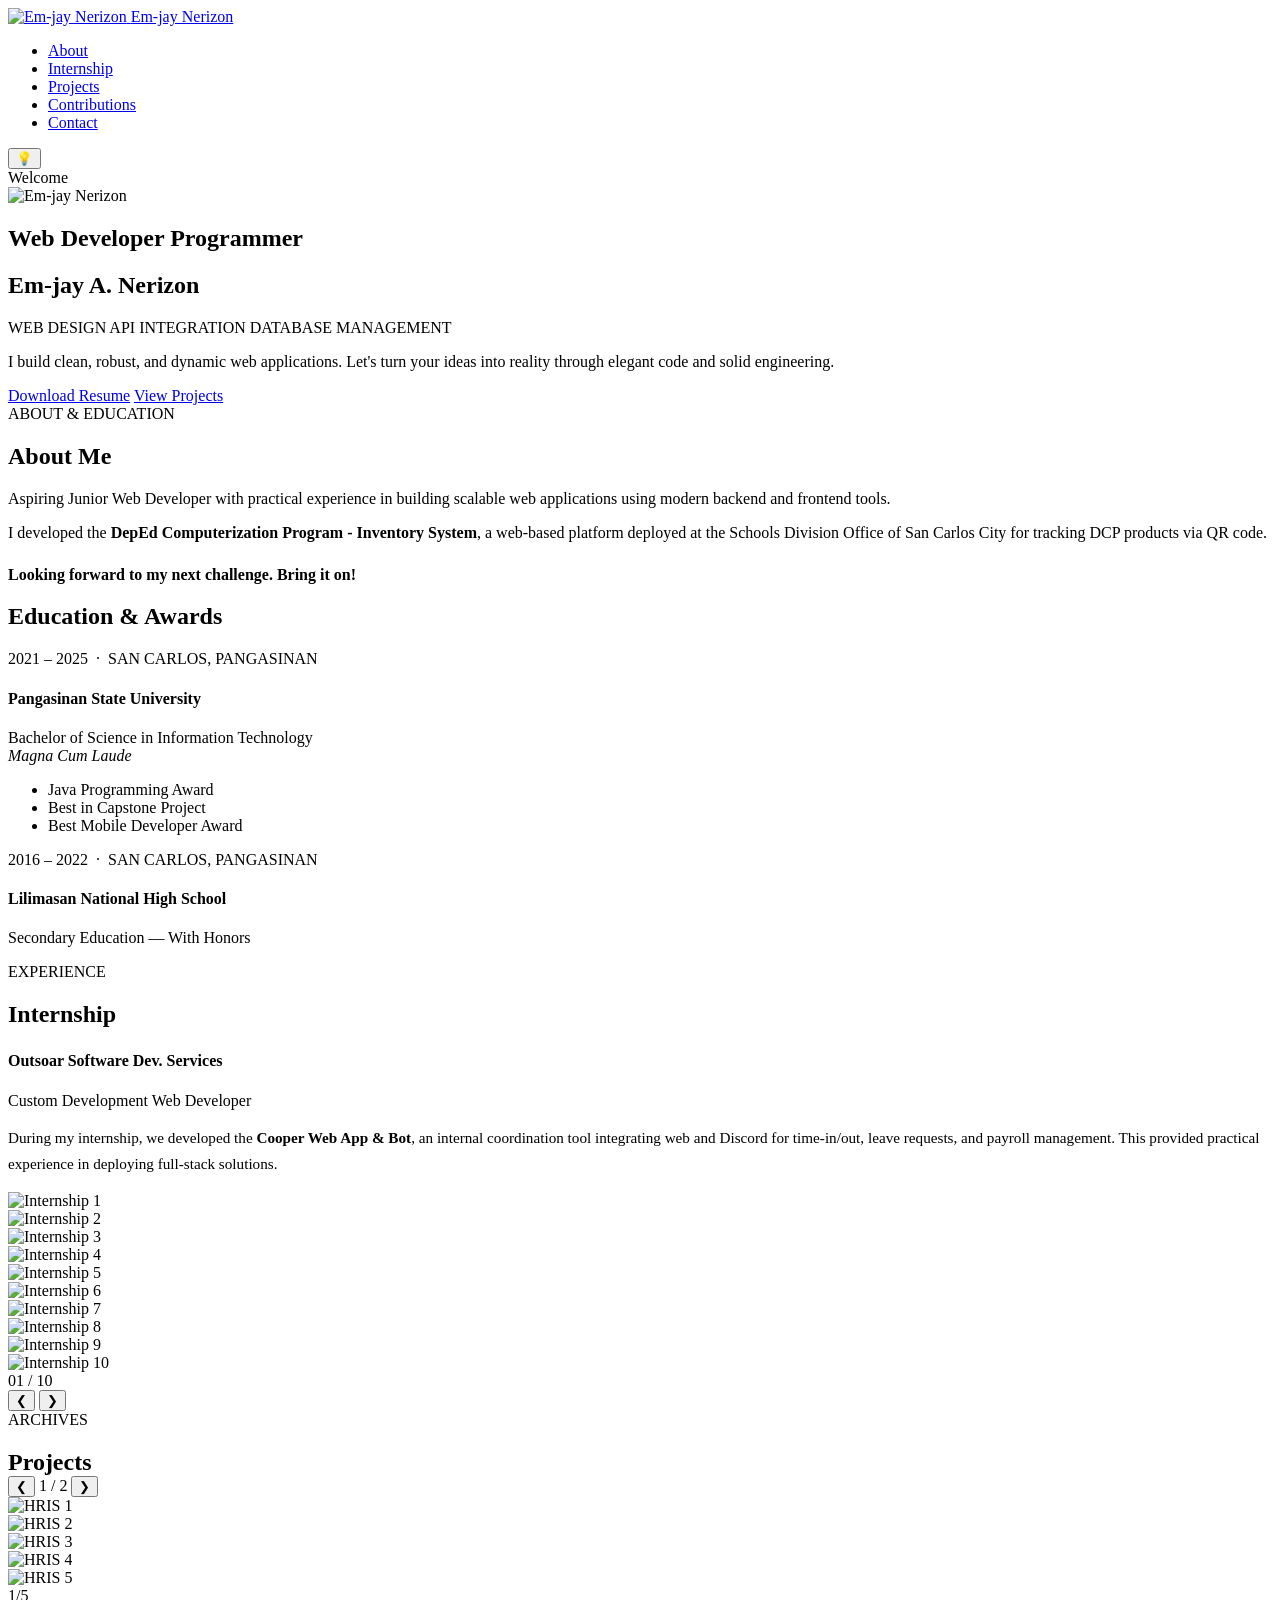
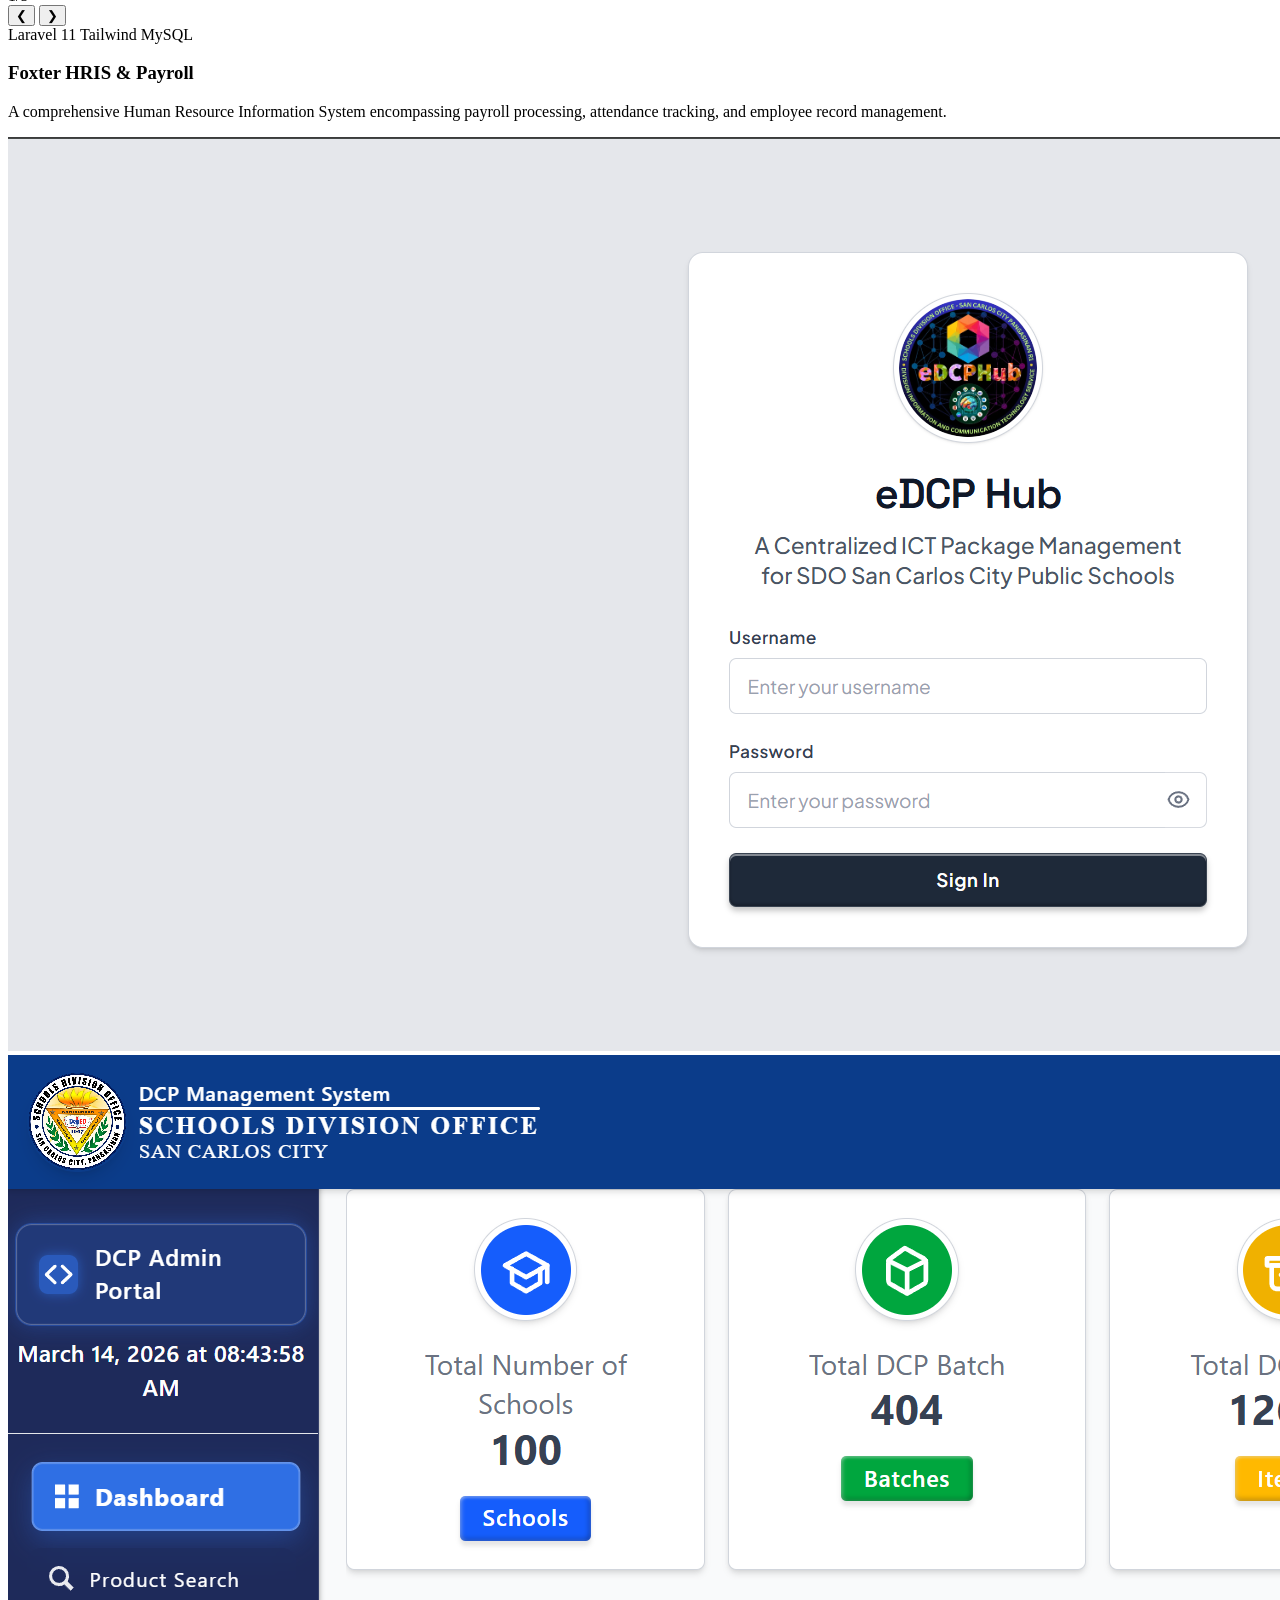
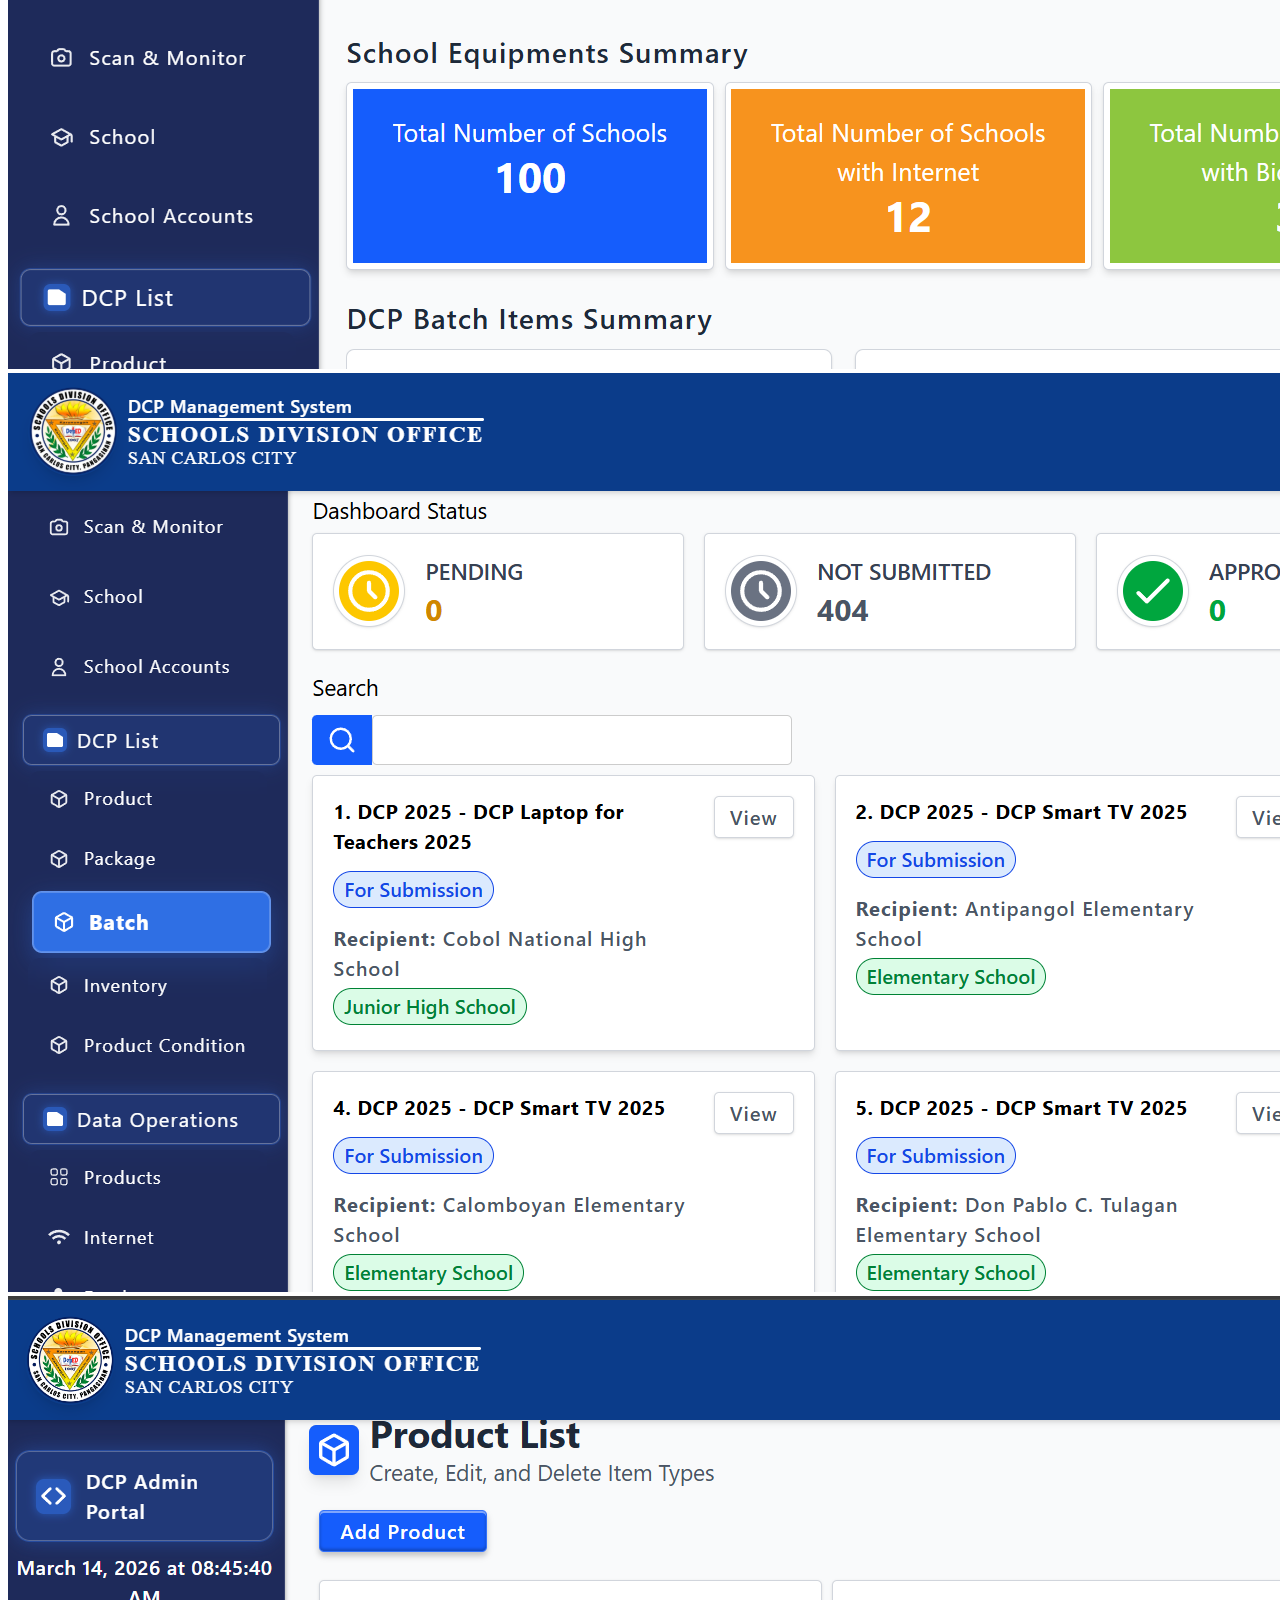
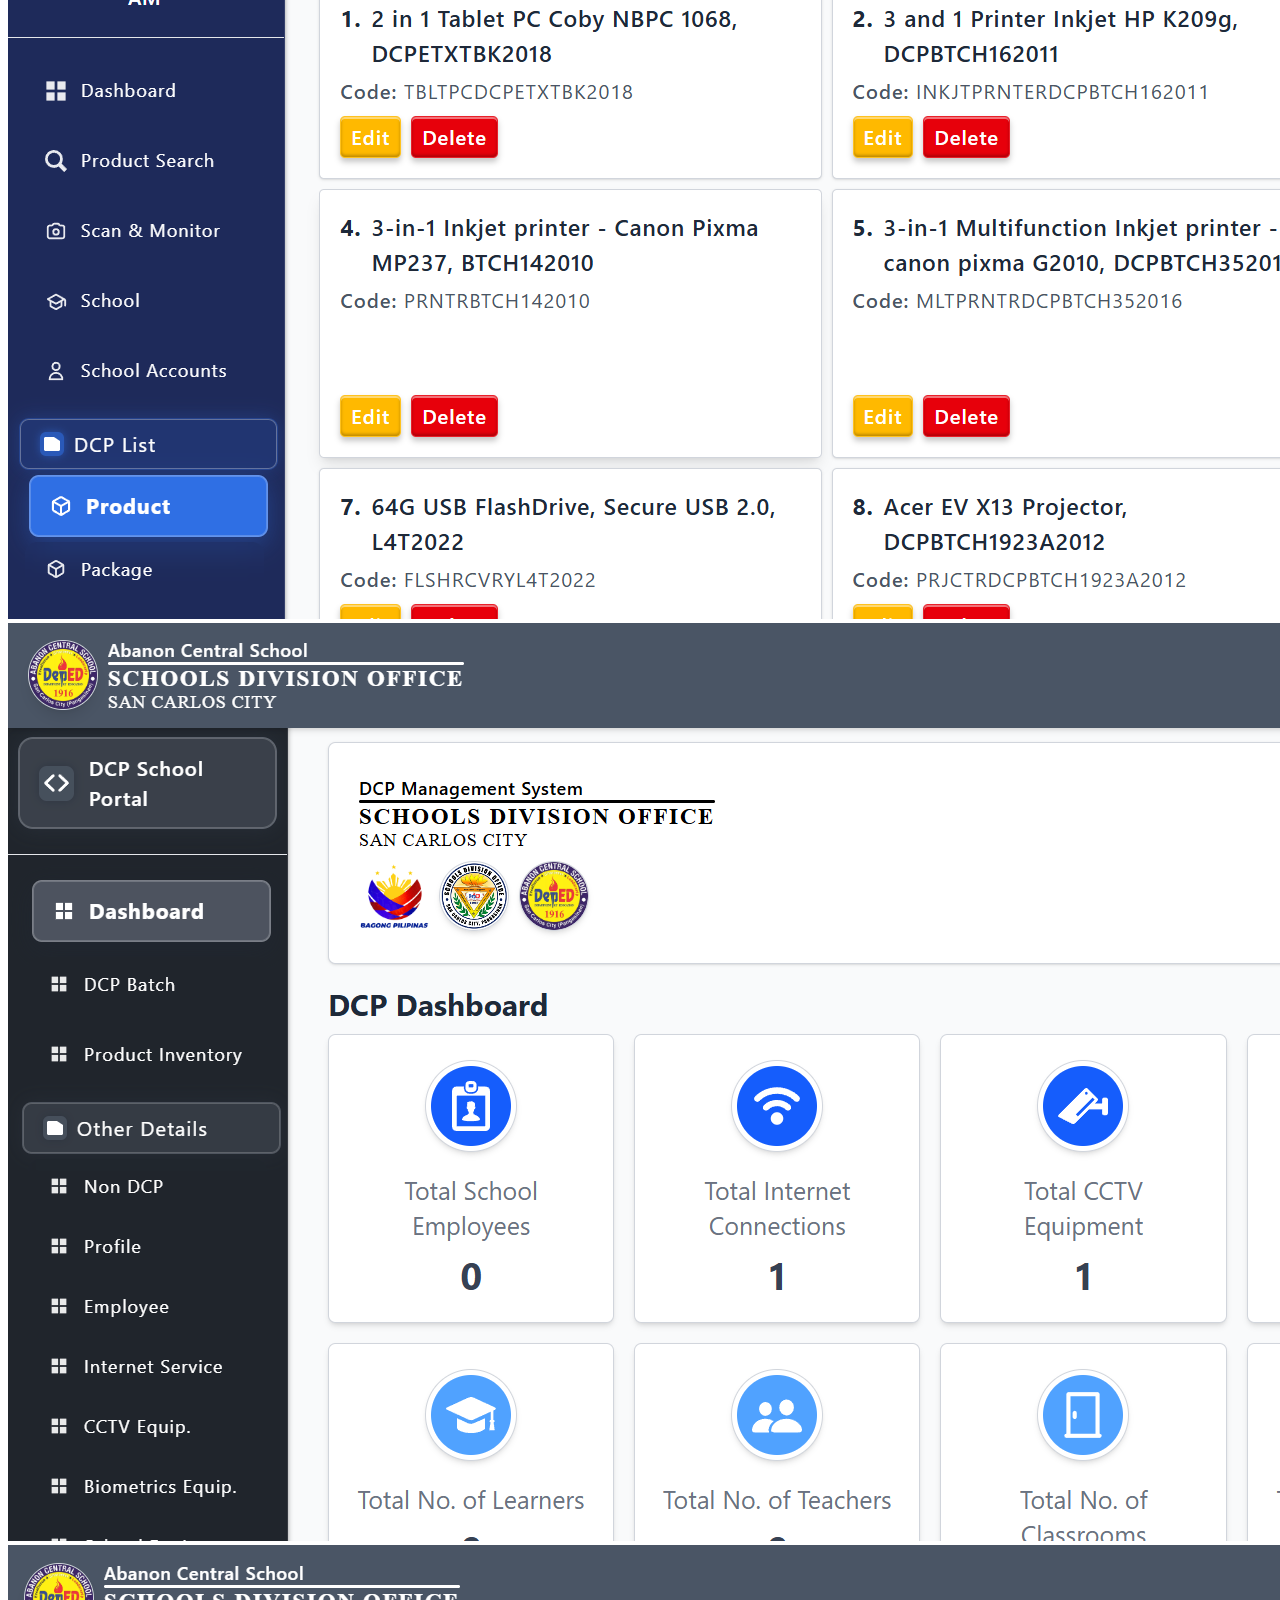
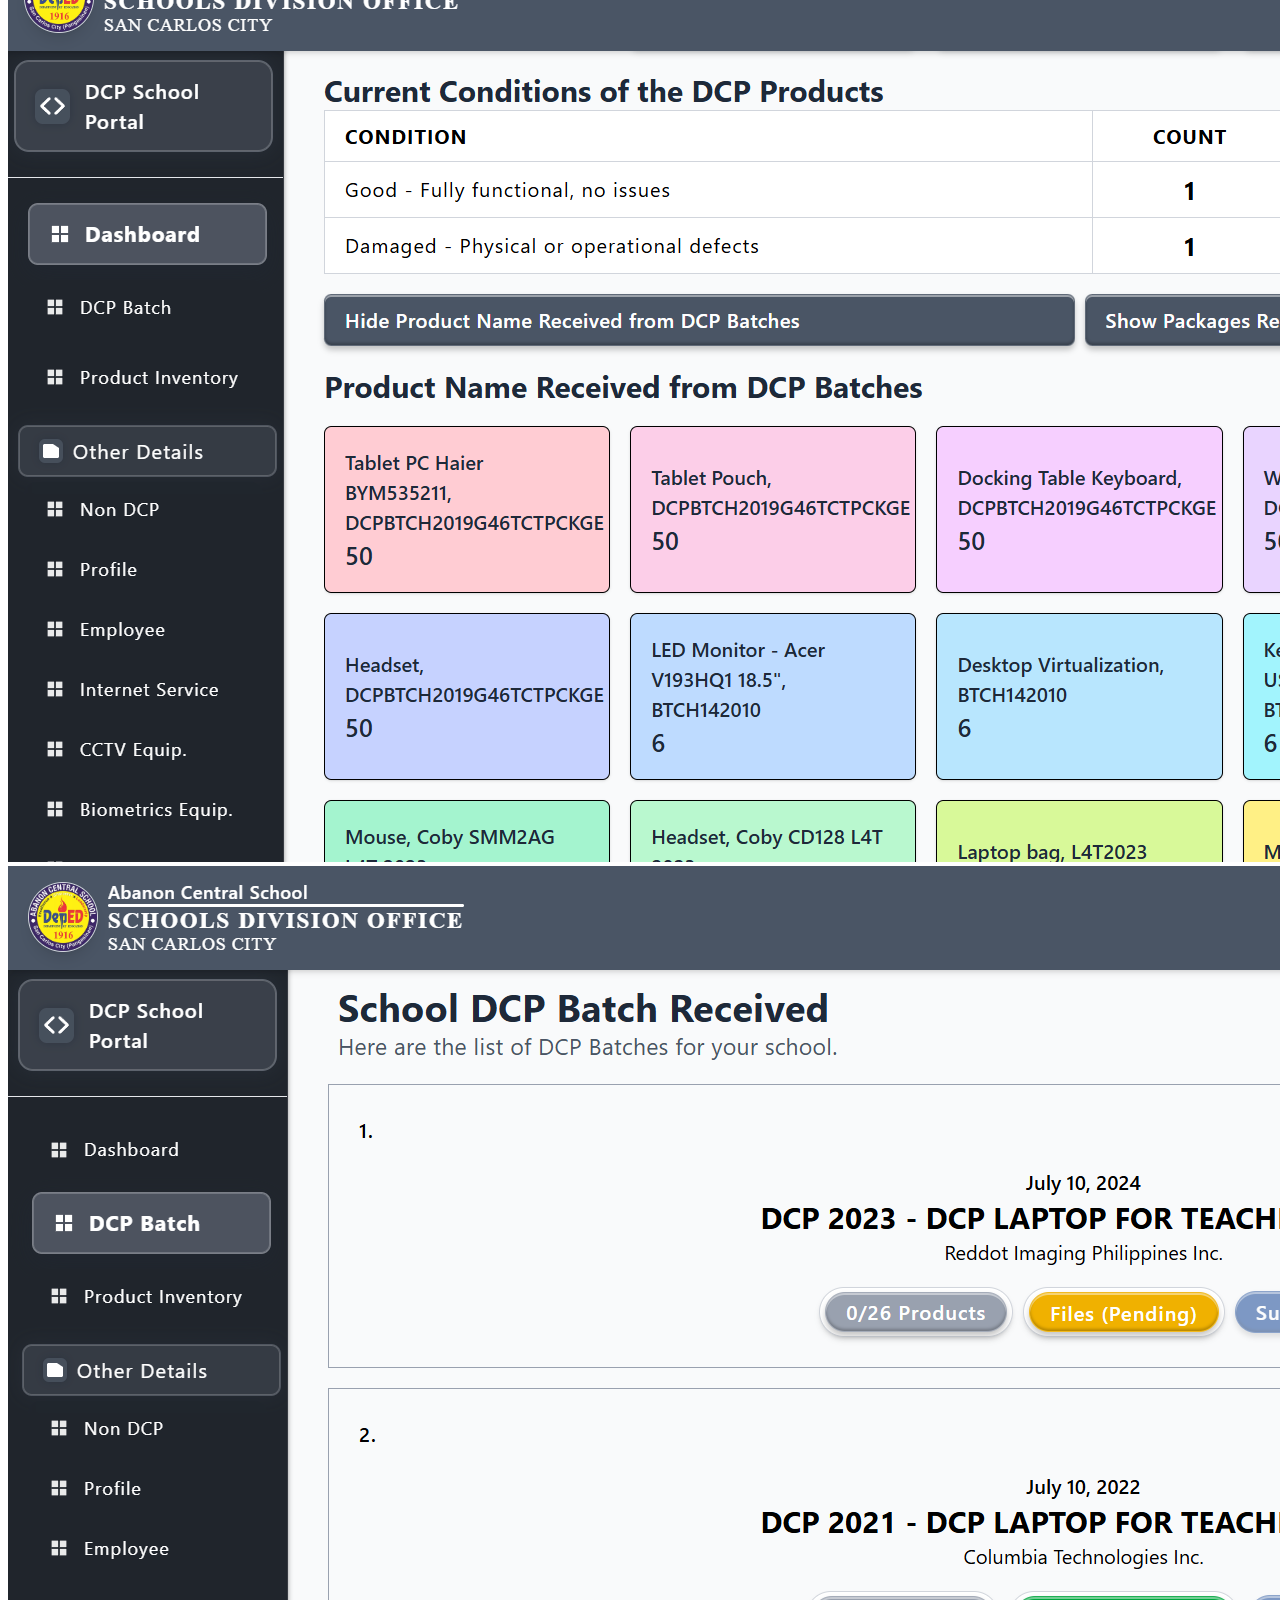
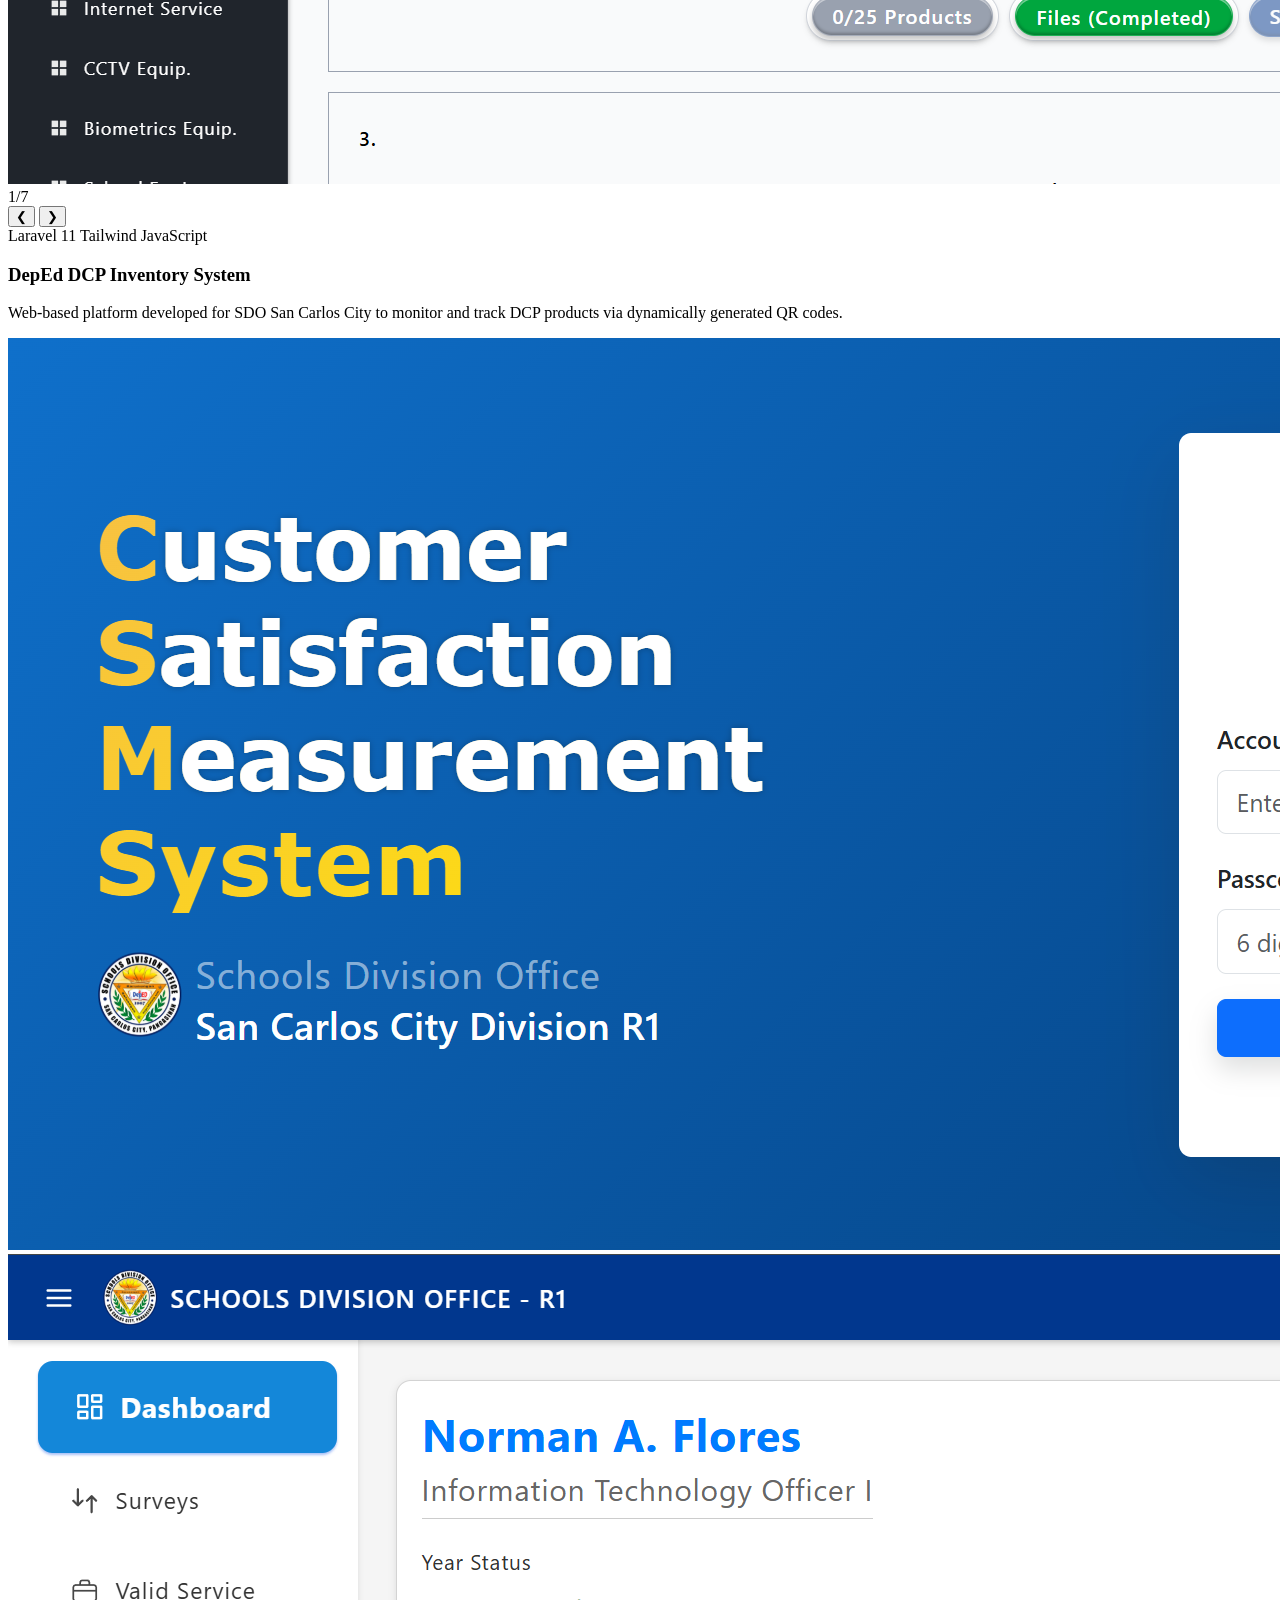
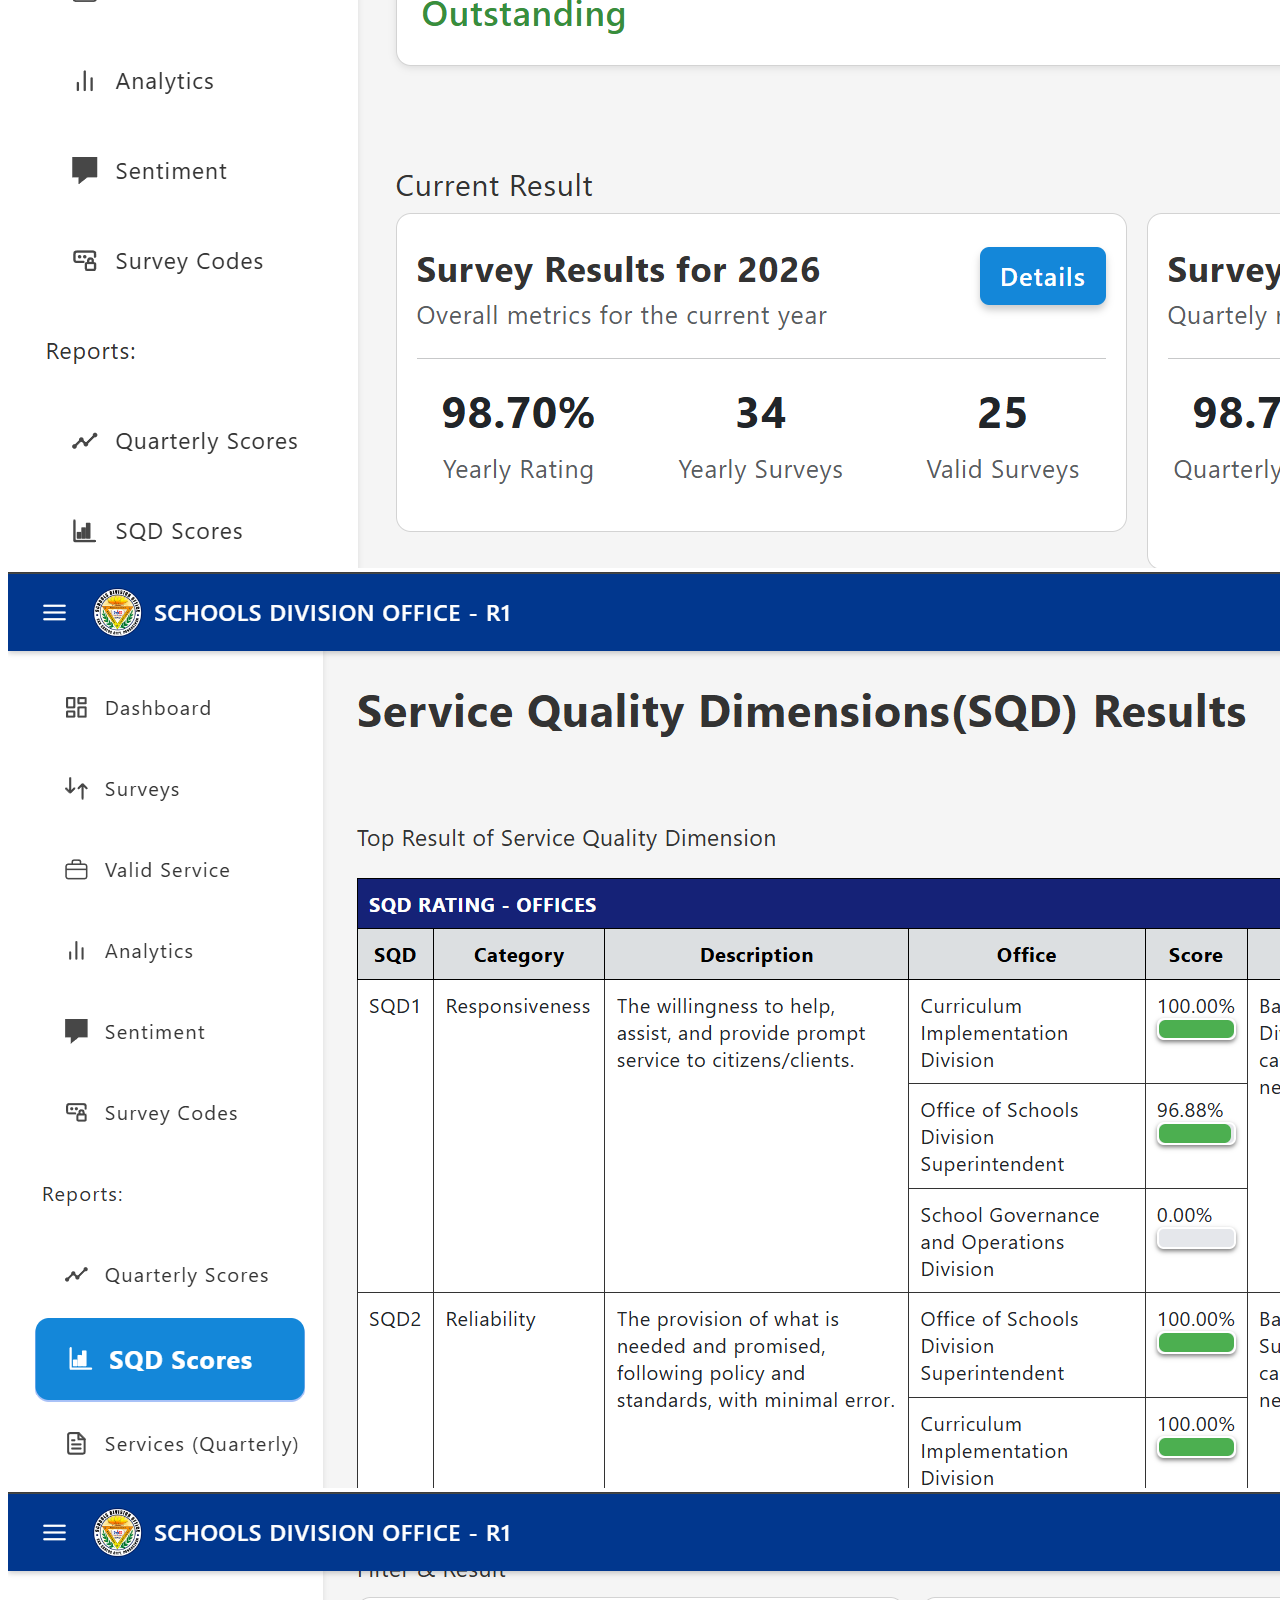
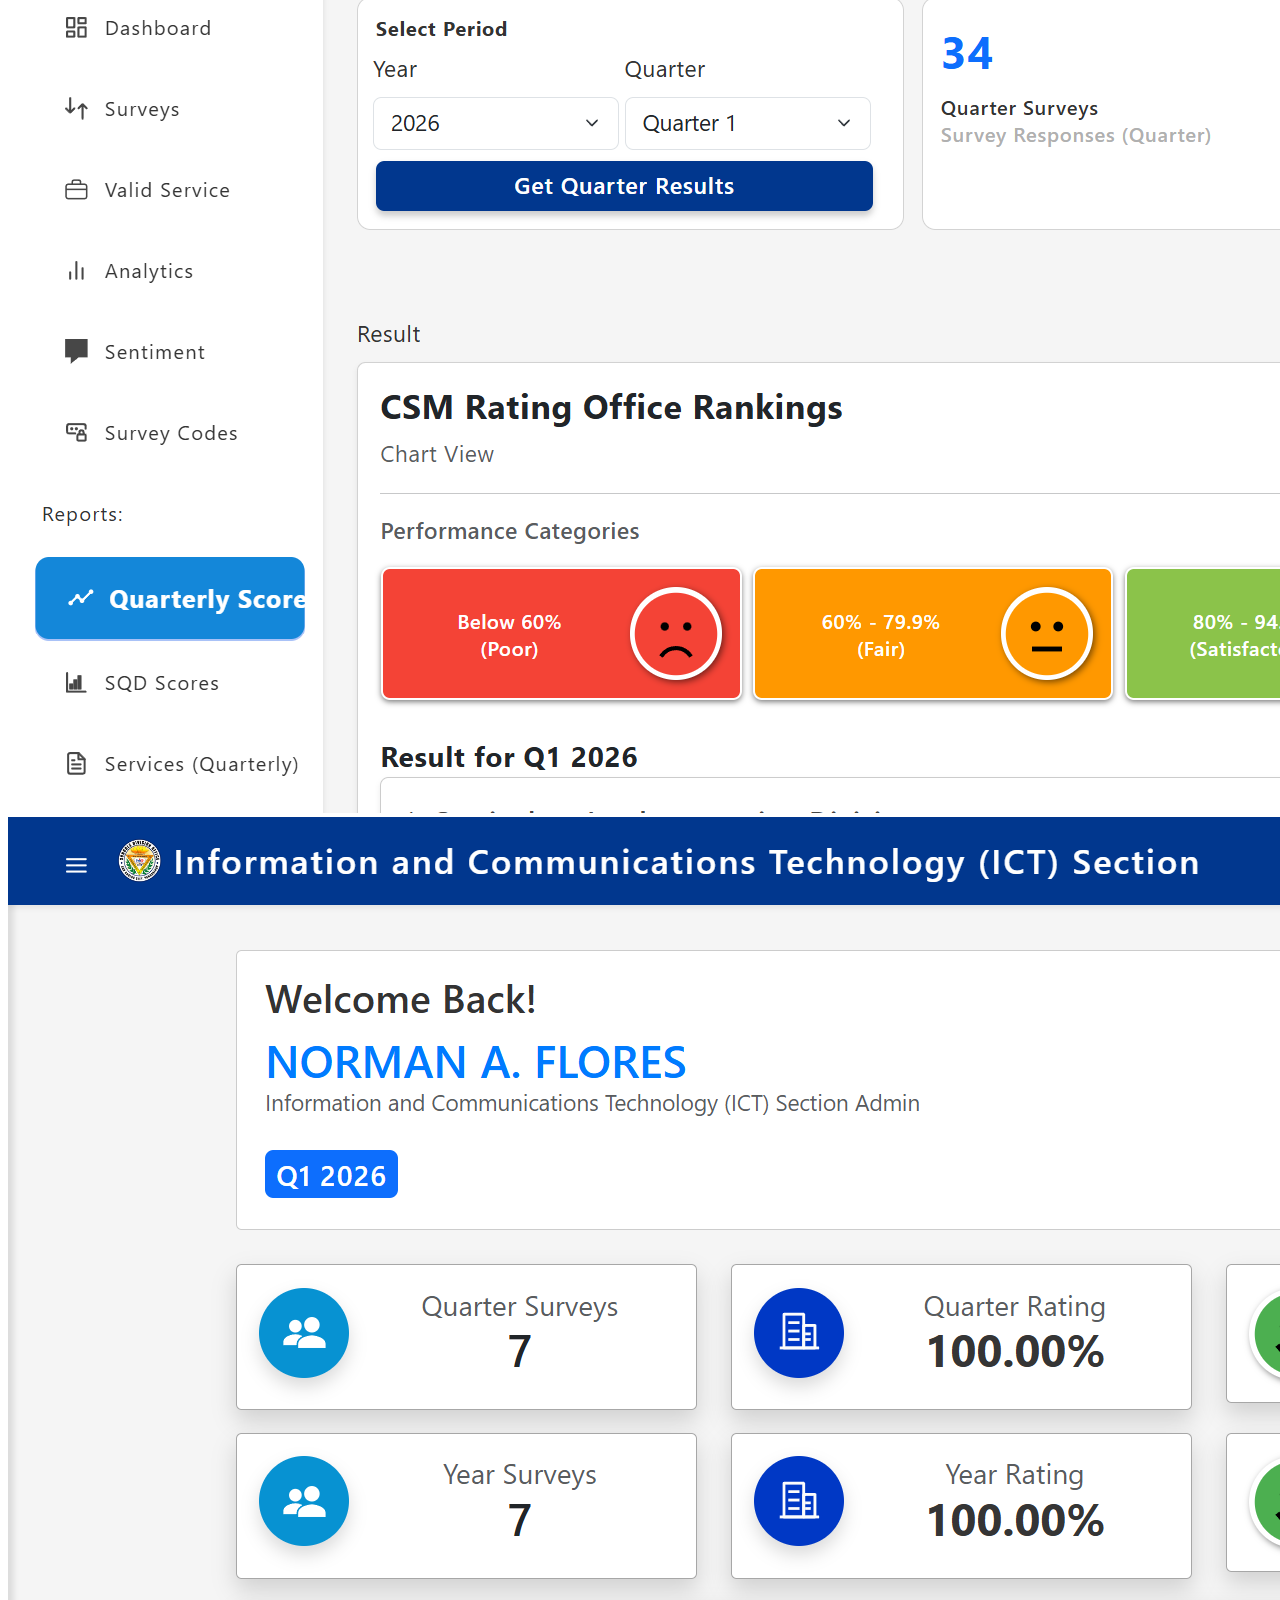
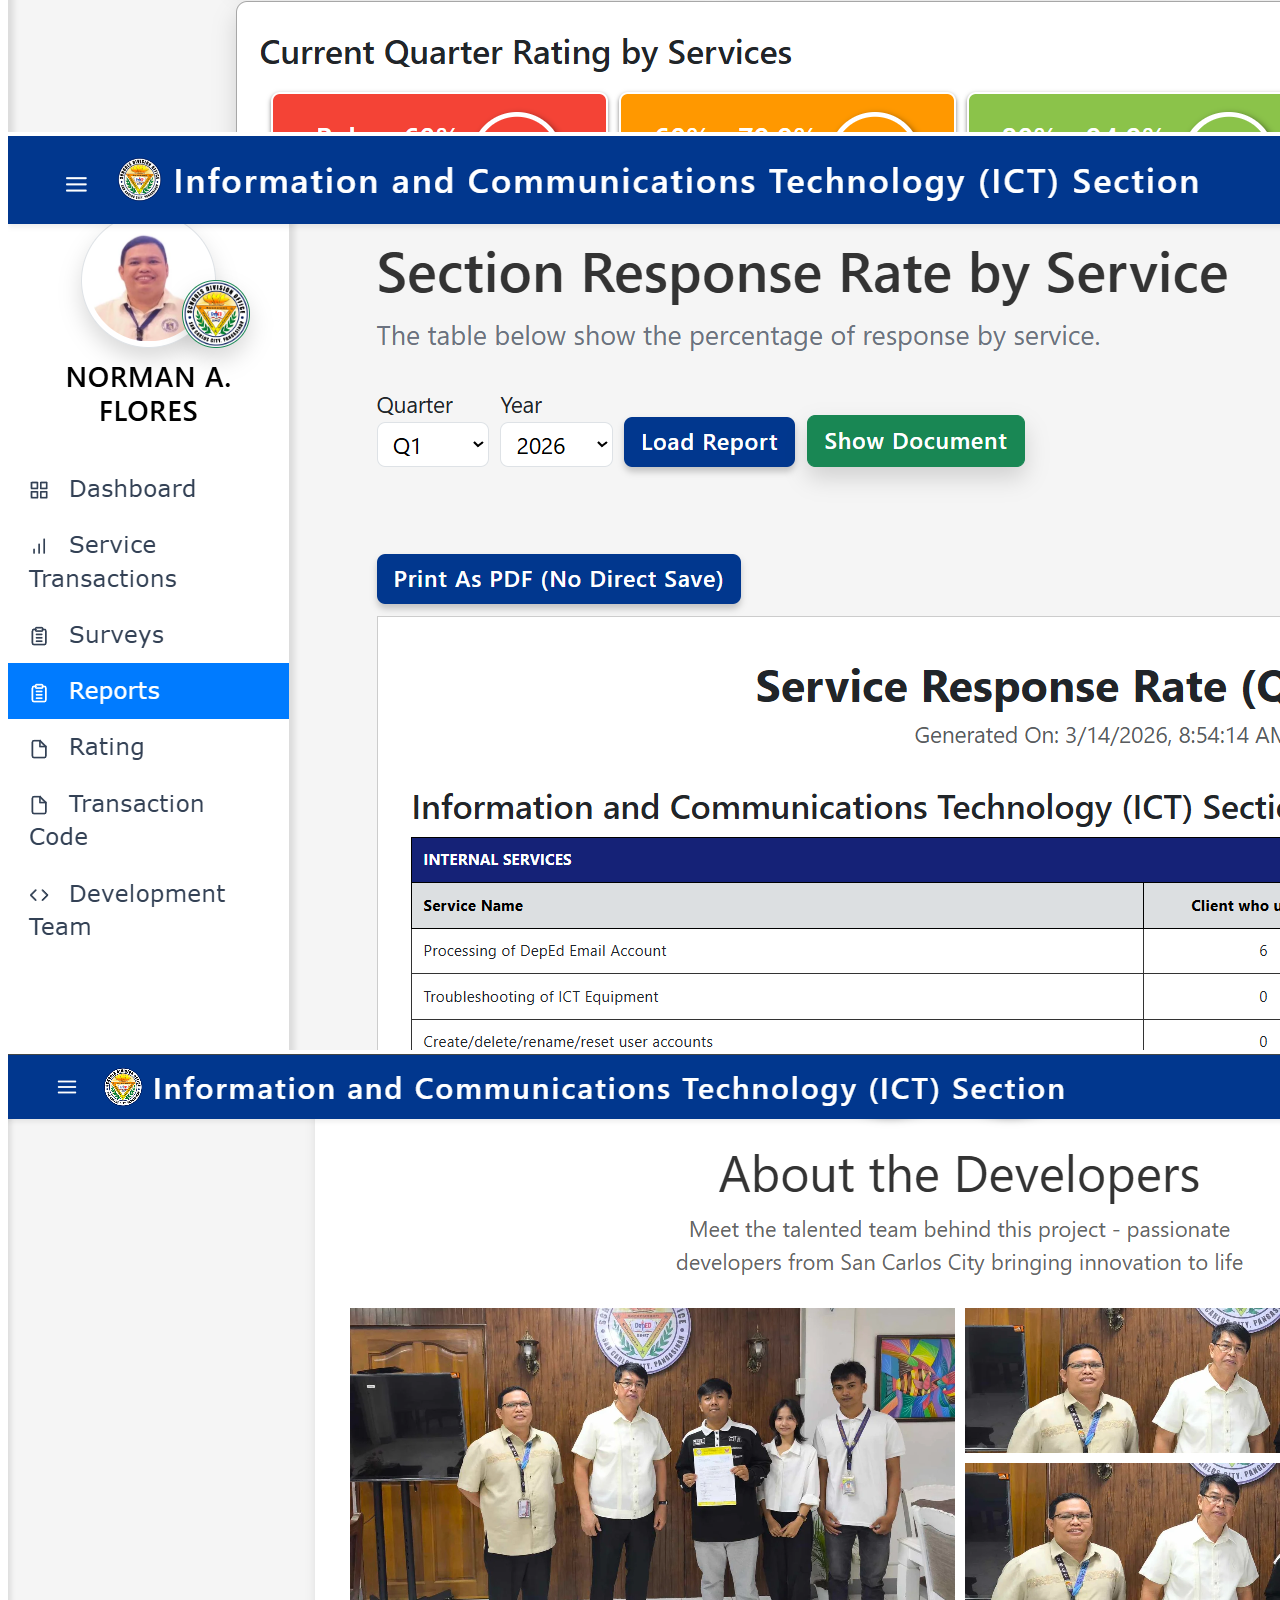
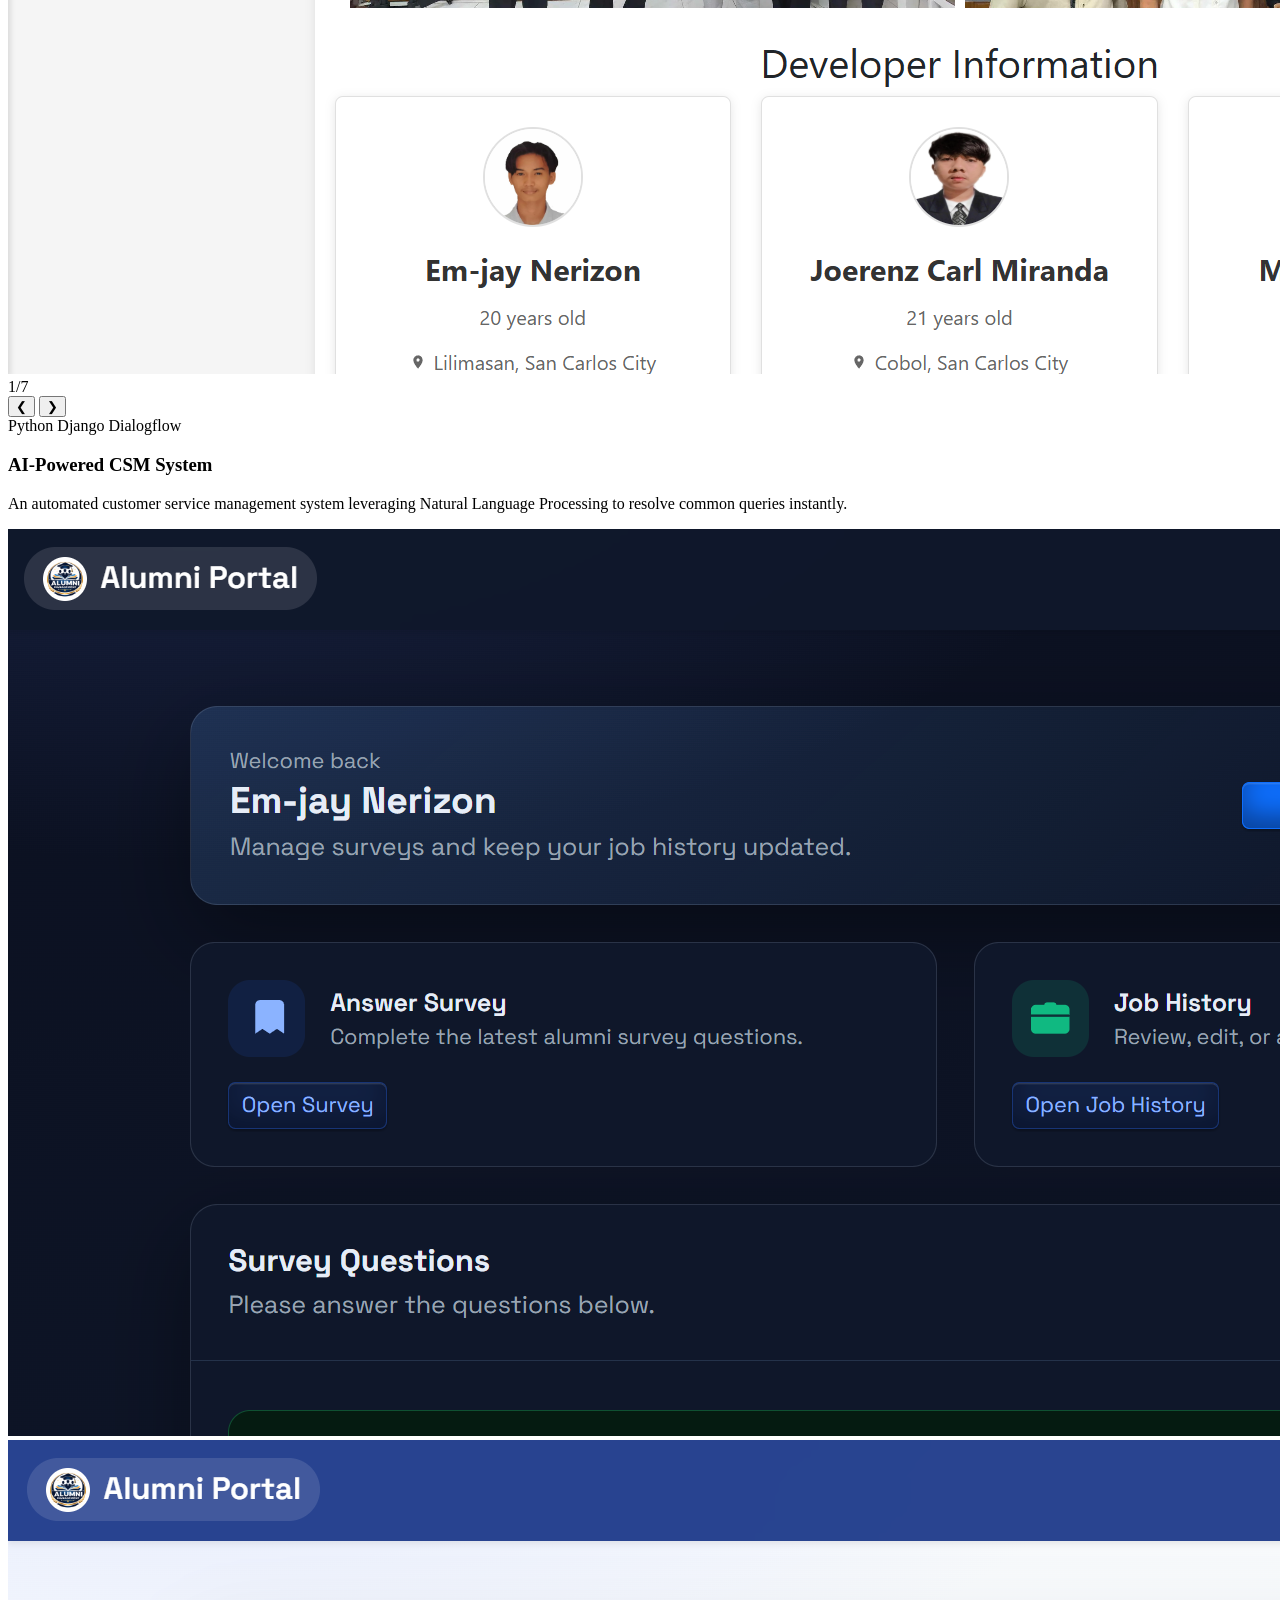
==== v3/index.html @ d7a4c67f "fixed contact information" ====
<!DOCTYPE html>
<html lang="en">

<head>
    <meta charset="UTF-8">
    <meta name="viewport" content="width=device-width, initial-scale=1.0">
    <title>Em-jay A. Nerizon</title>
    <link rel="icon" type="image/png" href="../profile.jpeg">
    <link rel=" stylesheet" href="style.css">
    <link rel="preconnect" href="https://fonts.googleapis.com">
    <link href="https://fonts.googleapis.com/css2?family=Montserrat:wght@400;500;600;700;800;900&display=swap"
        rel="stylesheet">
</head>

<body>

    <!-- NAV -->
    <nav class="nav">
        <div class="nav-inner">
            <a href="#" class="nav-logo">
                <span class="nav-logo-icon nav-icon-wrap">
                    <img src="../profile.jpeg" alt="Em-jay Nerizon" class="hero-clean-photo">
                </span>
                Em-jay Nerizon
            </a>
            <ul class="nav-links">
                <li><a href="#about" class="active">About</a></li>
                <li><a href="#internship">Internship</a></li>
                <li><a href="#projects">Projects</a></li>
                <li><a href="#github">Contributions</a></li>
                <li><a href="#contact">Contact</a></li>
            </ul>
            <button class="nav-theme-btn" id="themeBtn" title="Toggle theme">&#128161;</button>
        </div>
    </nav>

    <main class="page">

        <!-- HERO CARD -->
        <section class="card hero-card" id="hero">
            <span class="card-label label-yellow">Welcome</span>

            <div class="hero-clean-layout">
                <div class="hero-clean-photo-wrap">
                    <img src="../profile.jpeg" alt="Em-jay Nerizon" class="hero-clean-photo">
                </div>
                <div class="hero-clean-content">
                    <h2 class="hero-subtitle">
                        <span class="green-badge">Web Developer</span>
                        <span class="green-badge">Programmer</span>
                    </h2>
                    <h1 class="hero-title">Em-jay A. Nerizon</h1>
                    <div class="hero-roles">
                        <span>WEB DESIGN</span>
                        <span class="separator"></span>
                        <span>API INTEGRATION</span>
                        <span class="separator"></span>
                        <span>DATABASE MANAGEMENT</span>
                    </div>
                    <p class="hero-desc">I build clean, robust, and dynamic web applications. Let's turn your ideas into
                        reality through elegant code and solid engineering.</p>

                    <div class="hero-actions">
                        <a href="../pdf/Nerizon-Updated-Resume.pdf" download class="btn-primary neo-btn">Download
                            Resume</a>
                        <a href="#projects" class="btn-outline neo-btn">View Projects</a>
                    </div>
                </div>
            </div>
        </section>

        <!-- ROPES -->
        <div class="rope-container">
            <div class="rope"></div>
            <div class="rope"></div>
        </div>

        <!-- ABOUT & EDUCATION CARD -->
        <section class="card" id="about">
            <span class="card-label label-green">ABOUT & EDUCATION</span>

            <div class="split-layout">
                <div class="about-text-col">
                    <h2 class="section-title">About Me</h2>
                    <div class="about-text">
                        <p class="about-text-lead">
                            Aspiring Junior Web Developer with practical experience in building
                            scalable web applications using modern backend and frontend tools.
                        </p>

                        </p>
                        <p class="about-p">
                            I developed the <strong>DepEd Computerization Program - Inventory System</strong>, a
                            web-based platform
                            deployed at the Schools Division Office of San Carlos City for tracking DCP products via QR
                            code.
                        </p>
                        <p class="about-p" style="font-weight: 700; color: var(--green); margin-top: 24px;">Looking
                            forward to my next challenge. Bring it on!</p>
                    </div>
                </div>

                <div class="education-col">
                    <h2 class="section-title">Education &amp; Awards</h2>
                    <div class="timeline" id="experience">
                        <div class="timeline-item">
                            <div class="timeline-dot"></div>
                            <div class="timeline-content">
                                <p class="timeline-meta">2021 &ndash; 2025 &nbsp;&middot;&nbsp; <span>SAN CARLOS,
                                        PANGASINAN</span></p>
                                <h4 class="timeline-company">Pangasinan State University</h4>
                                <p class="timeline-role">Bachelor of Science in Information Technology<br><em>Magna Cum
                                        Laude</em></p>
                                <ul class="timeline-awards">
                                    <li>Java Programming Award</li>
                                    <li>Best in Capstone Project</li>
                                    <li>Best Mobile Developer Award</li>
                                </ul>
                            </div>
                        </div>
                        <div class="timeline-item">
                            <div class="timeline-dot"></div>
                            <div class="timeline-content">
                                <p class="timeline-meta">2016 &ndash; 2022 &nbsp;&middot;&nbsp; <span>SAN CARLOS,
                                        PANGASINAN</span></p>
                                <h4 class="timeline-company">Lilimasan National High School</h4>
                                <p class="timeline-role">Secondary Education &mdash; With Honors</p>
                            </div>
                        </div>
                    </div>
                </div>
            </div>
        </section>

        <!-- ROPES -->
        <div class="rope-container">
            <div class="rope"></div>
            <div class="rope"></div>
        </div>

        <!-- INTERNSHIP CARD -->
        <section class="card" id="internship">
            <span class="card-label label-yellow">EXPERIENCE</span>

            <h2 class="section-title" style="margin-bottom: 1.5rem">Internship</h2>
            <div class="internship-content">
                <div class="internship-meta">
                    <h4>Outsoar Software Dev. Services</h4>
                    <div class="intern-role-badges">
                        <span class="intern-role-badge">Custom Development</span>
                        <span class="intern-year-badge ">Web Developer</span>
                    </div>
                    <p class="project-desc" style="font-size: 0.95rem; line-height: 1.7;">During my internship, we
                        developed the <strong>Cooper Web App & Bot</strong>, an internal coordination tool integrating
                        web and Discord for time-in/out, leave requests, and payroll management. This provided practical
                        experience in deploying full-stack solutions.</p>
                </div>

                <!-- INTERNSHIP IMAGE CAROUSEL -->
                <div class="intern-carousel" id="internCarousel">
                    <div class="intern-carousel-track" id="internTrack">
                        <div class="intern-slide active"><img src="../images/internship/image1.jpeg" alt="Internship 1">
                        </div>
                        <div class="intern-slide"><img src="../images/internship/image2.jpg" alt="Internship 2"></div>
                        <div class="intern-slide"><img src="../images/internship/image3.jpg" alt="Internship 3"></div>
                        <div class="intern-slide"><img src="../images/internship/image4.jpg" alt="Internship 4"></div>
                        <div class="intern-slide"><img src="../images/internship/image5.jpg" alt="Internship 5"></div>
                        <div class="intern-slide"><img src="../images/internship/image6.jpg" alt="Internship 6"></div>
                        <div class="intern-slide"><img src="../images/internship/image7.jpeg" alt="Internship 7"></div>
                        <div class="intern-slide"><img src="../images/internship/image8.png" alt="Internship 8"></div>
                        <div class="intern-slide"><img src="../images/internship/image9.png" alt="Internship 9"></div>
                        <div class="intern-slide"><img src="../images/internship/image10.png" alt="Internship 10"></div>
                    </div>

                    <div class="intern-console">
                        <div class="intern-counter"><span id="internCounter">01</span> / 10</div>
                        <div class="intern-dots" id="internDots"></div>
                        <div class="intern-chevrons">
                            <button class="intern-btn" id="internPrev">&#10094;</button>
                            <button class="intern-btn" id="internNext">&#10095;</button>
                        </div>
                    </div>
                </div>
            </div>
        </section>

        <!-- ROPES -->
        <div class="rope-container">
            <div class="rope"></div>
            <div class="rope"></div>
        </div>

        <!-- PROJECTS CARD -->
        <section class="card" id="projects">
            <span class="card-label label-green">ARCHIVES</span>

            <div class="projects-header">
                <h2 class="section-title" style="margin-bottom: 0;">Projects</h2>
                <div class="projects-page-nav">
                    <button class="page-nav-btn" id="pagePrev">&#10094;</button>
                    <span class="page-nav-counter" id="pageCounter">1 / 2</span>
                    <button class="page-nav-btn" id="pageNext">&#10095;</button>
                </div>
            </div>

            <!-- PROJECTS VIEWPORT (For Pagination) -->
            <div class="projects-viewport">
                <div class="projects-pages" id="projectsPages">
                    <!-- PAGE 1 -->
                    <div class="projects-page">
                        <div class="projects-grid">
                            <!-- PROJECT 1 -->
                            <div class="project-card">
                                <div class="project-card-inner">
                                    <div class="proj-carousel">
                                        <div class="proj-track" id="projTrack1">
                                            <div class="proj-slide active"><img src="../images/project/hris/foxter1.png"
                                                    alt="HRIS 1"></div>
                                            <div class="proj-slide"><img src="../images/project/hris/foxter2.png"
                                                    alt="HRIS 2"></div>
                                            <div class="proj-slide"><img src="../images/project/hris/foxter3.png"
                                                    alt="HRIS 3"></div>
                                            <div class="proj-slide"><img src="../images/project/hris/foxter4.png"
                                                    alt="HRIS 4"></div>
                                            <div class="proj-slide"><img src="../images/project/hris/foxter5.png"
                                                    alt="HRIS 5"></div>
                                        </div>
                                        <div class="proj-console">
                                            <div class="proj-counter"><span id="projCounter1">1</span>/5</div>
                                            <div class="proj-dots" id="projDots1"></div>
                                            <div class="proj-chevrons">
                                                <button class="proj-btn proj-prev" data-target="1">&#10094;</button>
                                                <button class="proj-btn proj-next" data-target="1">&#10095;</button>
                                            </div>
                                        </div>
                                    </div>
                                    <div class="project-info">
                                        <div class="project-tags">
                                            <span class="tag yellow-badge">Laravel 11</span>
                                            <span class="tag yellow-badge">Tailwind</span>
                                            <span class="tag yellow-badge">MySQL</span>
                                        </div>
                                        <h3 class="project-title">Foxter HRIS & Payroll</h3>
                                        <p class="project-desc">A comprehensive Human Resource Information System
                                            encompassing payroll processing, attendance tracking, and employee record
                                            management.</p>
                                    </div>
                                </div>
                            </div>

                            <!-- PROJECT 2 -->
                            <div class="project-card">
                                <div class="project-card-inner">
                                    <div class="proj-carousel">
                                        <div class="proj-track" id="projTrack2">
                                            <div class="proj-slide active"><img src="../images/project/dcp/dcp-1.png"
                                                    alt="DCP 1"></div>
                                            <div class="proj-slide"><img src="../images/project/dcp/dcp-2.png"
                                                    alt="DCP 2"></div>
                                            <div class="proj-slide"><img src="../images/project/dcp/dcp-3.png"
                                                    alt="DCP 3"></div>
                                            <div class="proj-slide"><img src="../images/project/dcp/dcp-4.png"
                                                    alt="DCP 4"></div>
                                            <div class="proj-slide"><img src="../images/project/dcp/dcp-5.png"
                                                    alt="DCP 5"></div>
                                            <div class="proj-slide"><img src="../images/project/dcp/dcp-6.png"
                                                    alt="DCP 6"></div>
                                            <div class="proj-slide"><img src="../images/project/dcp/dcp-7.png"
                                                    alt="DCP 7"></div>
                                        </div>
                                        <div class="proj-console">
                                            <div class="proj-counter"><span id="projCounter2">1</span>/7</div>
                                            <div class="proj-dots" id="projDots2"></div>
                                            <div class="proj-chevrons">
                                                <button class="proj-btn proj-prev" data-target="2">&#10094;</button>
                                                <button class="proj-btn proj-next" data-target="2">&#10095;</button>
                                            </div>
                                        </div>
                                    </div>
                                    <div class="project-info">
                                        <div class="project-tags">
                                            <span class="tag green-badge">Laravel 11</span>
                                            <span class="tag green-badge">Tailwind</span>
                                            <span class="tag green-badge">JavaScript</span>
                                        </div>
                                        <h3 class="project-title">DepEd DCP Inventory System</h3>
                                        <p class="project-desc">Web-based platform developed for SDO San Carlos City to
                                            monitor and track DCP products via dynamically generated QR codes.</p>
                                    </div>
                                </div>
                            </div>

                        </div>
                    </div>

                    <!-- PAGE 2 -->
                    <div class="projects-page">
                        <div class="projects-grid">
                            <!-- PROJECT 3 -->
                            <div class="project-card">
                                <div class="project-card-inner">
                                    <div class="proj-carousel">
                                        <div class="proj-track" id="projTrack3">
                                            <div class="proj-slide active"><img src="../images/project/csm/csm-1.png"
                                                    alt="CSM 1"></div>
                                            <div class="proj-slide"><img src="../images/project/csm/csm-2.png"
                                                    alt="CSM 2"></div>
                                            <div class="proj-slide"><img src="../images/project/csm/csm-3.png"
                                                    alt="CSM 3"></div>
                                            <div class="proj-slide"><img src="../images/project/csm/csm-4.png"
                                                    alt="CSM 4"></div>
                                            <div class="proj-slide"><img src="../images/project/csm/csm-5.png"
                                                    alt="CSM 5"></div>
                                            <div class="proj-slide"><img src="../images/project/csm/csm-6.png"
                                                    alt="CSM 6"></div>
                                            <div class="proj-slide"><img src="../images/project/csm/csm-7.png"
                                                    alt="CSM 7"></div>
                                        </div>
                                        <div class="proj-console">
                                            <div class="proj-counter"><span id="projCounter3">1</span>/7</div>
                                            <div class="proj-dots" id="projDots3"></div>
                                            <div class="proj-chevrons">
                                                <button class="proj-btn proj-prev" data-target="3">&#10094;</button>
                                                <button class="proj-btn proj-next" data-target="3">&#10095;</button>
                                            </div>
                                        </div>
                                    </div>
                                    <div class="project-info">
                                        <div class="project-tags">
                                            <span class="tag green-badge">Python</span>
                                            <span class="tag green-badge">Django</span>
                                            <span class="tag green-badge">Dialogflow</span>
                                        </div>
                                        <h3 class="project-title">AI-Powered CSM System</h3>
                                        <p class="project-desc">An automated customer service management system
                                            leveraging Natural Language Processing to resolve common queries instantly.
                                        </p>
                                    </div>
                                </div>
                            </div>

                            <!-- PROJECT 4 -->
                            <div class="project-card">
                                <div class="project-card-inner">
                                    <div class="proj-carousel">
                                        <div class="proj-track" id="projTrack4">
                                            <div class="proj-slide active"><img
                                                    src="../images/project/alumni/alumni-1.png" alt="Alumni 1"></div>
                                            <div class="proj-slide"><img src="../images/project/alumni/alumni-2.png"
                                                    alt="Alumni 2"></div>
                                            <div class="proj-slide"><img src="../images/project/alumni/alumni-3.png"
                                                    alt="Alumni 3"></div>
                                            <div class="proj-slide"><img src="../images/project/alumni/alumni-4.png"
                                                    alt="Alumni 4"></div>
                                            <div class="proj-slide"><img src="../images/project/alumni/alumni-5.png"
                                                    alt="Alumni 5"></div>
                                            <div class="proj-slide"><img src="../images/project/alumni/alumni-6.png"
                                                    alt="Alumni 6"></div>
                                        </div>
                                        <div class="proj-console">
                                            <div class="proj-counter"><span id="projCounter4">1</span>/7</div>
                                            <div class="proj-dots" id="projDots4"></div>
                                            <div class="proj-chevrons">
                                                <button class="proj-btn proj-prev" data-target="4">&#10094;</button>
                                                <button class="proj-btn proj-next" data-target="4">&#10095;</button>
                                            </div>
                                        </div>
                                    </div>
                                    <div class="project-info">
                                        <div class="project-tags">
                                            <span class="tag yellow-badge">React</span>
                                            <span class="tag yellow-badge">Node.js</span>
                                            <span class="tag yellow-badge">MongoDB</span>
                                        </div>
                                        <h3 class="project-title">Alumni Tracking System</h3>
                                        <p class="project-desc">A portal connecting graduates with their alma mater,
                                            featuring job boards, networking hubs, and real-time event updates.</p>
                                    </div>
                                </div>
                            </div>

                        </div>
                    </div>
                </div>
            </div>
        </section>

        <!-- ROPES -->
        <div class="rope-container">
            <div class="rope"></div>
            <div class="rope"></div>
        </div>

        <!-- SKILLS CARD -->
        <section class="card" id="skills">
            <span class="card-label label-yellow">TECH TREE</span>

            <h2 class="section-title">Tech Stack &amp; Skills</h2>
            <div class="skills-section">

                <div class="skills-group">
                    <h3 class="skills-group-title">
                        <span class="green-badge">Frontend &amp; UI</span>
                    </h3>
                    <div class="skills-row">
                        <div class="skill-badge">
                            <img src="https://cdn.jsdelivr.net/gh/devicons/devicon/icons/html5/html5-original.svg"
                                alt="HTML">
                            <span>HTML5</span>
                        </div>
                        <div class="skill-badge">
                            <img src="https://cdn.jsdelivr.net/gh/devicons/devicon/icons/css3/css3-original.svg"
                                alt="CSS">
                            <span>CSS3</span>
                        </div>
                        <div class="skill-badge">
                            <img src="https://cdn.jsdelivr.net/gh/devicons/devicon/icons/javascript/javascript-original.svg"
                                alt="JS">
                            <span>JavaScript</span>
                        </div>
                        <div class="skill-badge">
                            <img src="https://cdn.jsdelivr.net/gh/devicons/devicon/icons/tailwindcss/tailwindcss-original.svg"
                                alt="Tailwind">
                            <span>Tailwind</span>
                        </div>
                        <div class="skill-badge">
                            <img src="https://cdn.jsdelivr.net/gh/devicons/devicon/icons/bootstrap/bootstrap-original.svg"
                                alt="Bootstrap">
                            <span>Bootstrap</span>
                        </div>
                    </div>
                </div>

                <div class="skills-group">
                    <h3 class="skills-group-title">
                        <span class="green-badge">Backend &amp; DB</span>
                    </h3>
                    <div class="skills-row">
                        <div class="skill-badge">
                            <img src="https://cdn.jsdelivr.net/gh/devicons/devicon/icons/php/php-original.svg"
                                alt="PHP">
                            <span>PHP</span>
                        </div>
                        <div class="skill-badge">
                            <img src="https://cdn.jsdelivr.net/gh/devicons/devicon/icons/laravel/laravel-original.svg"
                                alt="Laravel">
                            <span>Laravel</span>
                        </div>
                        <div class="skill-badge">
                            <img src="https://cdn.jsdelivr.net/gh/devicons/devicon/icons/python/python-original.svg"
                                alt="Python">
                            <span>Python</span>
                        </div>
                        <div class="skill-badge">
                            <img src="https://cdn.jsdelivr.net/gh/devicons/devicon/icons/django/django-plain.svg"
                                alt="Django">
                            <span>Django</span>
                        </div>
                        <div class="skill-badge">
                            <img src="https://cdn.jsdelivr.net/gh/devicons/devicon/icons/mysql/mysql-original.svg"
                                alt="MySQL">
                            <span>MySQL</span>
                        </div>
                    </div>
                </div>

                <div class="skills-group">
                    <h3 class="skills-group-title">
                        <span class="green-badge">Tools &amp; Others</span>
                    </h3>
                    <div class="skills-row">
                        <div class="skill-badge">
                            <img src="https://cdn.jsdelivr.net/gh/devicons/devicon/icons/git/git-original.svg"
                                alt="Git">
                            <span>Git</span>
                        </div>
                        <div class="skill-badge">
                            <img src="https://cdn.jsdelivr.net/gh/devicons/devicon/icons/github/github-original.svg"
                                alt="GitHub">
                            <span>GitHub</span>
                        </div>
                        <div class="skill-badge">
                            <img src="https://cdn.jsdelivr.net/gh/devicons/devicon/icons/figma/figma-original.svg"
                                alt="Figma">
                            <span>Figma</span>
                        </div>
                        <div class="skill-badge">
                            <img src="https://cdn.jsdelivr.net/gh/devicons/devicon/icons/vscode/vscode-original.svg"
                                alt="VS Code">
                            <span>VS Code</span>
                        </div>
                    </div>
                </div>
            </div>
        </section>

        <!-- ROPES -->
        <div class="rope-container">
            <div class="rope"></div>
            <div class="rope"></div>
        </div>

        <!-- GITHUB CONTRIBUTIONS CARD -->
        <section class="card" id="github" data-github-username="EmjayNerizon12">
            <span class="card-label label-green">OPEN SOURCE</span>

            <div class="github-header">
                <div>
                    <h2 class="section-title" style="margin-bottom: 6px;">GitHub Activity</h2>
                    <p class="section-subtitle-text">My open-source contributions, commit activity, and repository
                        statistics.</p>
                </div>
                <a href="https://github.com/EmjayNerizon12" target="_blank" rel="noopener noreferrer"
                    class="neo-btn btn-primary github-profile-btn">
                    <svg viewBox="0 0 24 24" width="18" height="18" fill="currentColor" style="margin-right: 8px;">
                        <path
                            d="M12 0C5.37 0 0 5.37 0 12c0 5.31 3.435 9.795 8.205 11.385.6.105.825-.255.825-.57 0-.285-.015-1.23-.015-2.235-3.015.555-3.795-.735-4.035-1.41-.135-.345-.72-1.41-1.23-1.695-.42-.225-1.02-.78-.015-.795.945-.015 1.62.87 1.845 1.23 1.08 1.815 2.805 1.305 3.495.99.105-.78.42-1.305.765-1.605-2.67-.3-5.46-1.335-5.46-5.925 0-1.305.465-2.385 1.23-3.225-.12-.3-.54-1.53.12-3.18 0 0 1.005-.315 3.3 1.23.96-.27 1.98-.405 3-.405s2.04.135 3 .405c2.295-1.56 3.3-1.23 3.3-1.23.66 1.65.24 2.88.12 3.18.765.84 1.23 1.905 1.23 3.225 0 4.605-2.805 5.625-5.475 5.925.435.375.81 1.095.81 2.22 0 1.605-.015 2.895-.015 3.3 0 .315.225.69.825.57A12.02 12.02 0 0024 12c0-6.63-5.37-12-12-12z" />
                    </svg>
                    Visit @EmjayNerizon12
                </a>
            </div>

            <!-- STATS OVERVIEW -->
            <div class="github-stats-grid">
                <div class="github-stat-card">
                    <div class="stat-icon-badge yellow-badge">
                        <svg viewBox="0 0 24 24" width="28" height="28" fill="none" stroke="currentColor"
                            stroke-width="2.2" stroke-linecap="round" stroke-linejoin="round">
                            <path d="M13 2L3 14h9l-1 8 10-12h-9l1-8z"></path>
                        </svg>
                    </div>
                    <div class="stat-info">
                        <span class="stat-value" id="statCommits">450+</span>
                        <span class="stat-label">Contributions</span>
                    </div>
                </div>
                <div class="github-stat-card">
                    <div class="stat-icon-badge green-badge">
                        <svg viewBox="0 0 24 24" width="28" height="28" fill="none" stroke="currentColor"
                            stroke-width="2.2" stroke-linecap="round" stroke-linejoin="round">
                            <line x1="16.5" y1="9.4" x2="7.5" y2="4.21"></line>
                            <path
                                d="M21 16V8a2 2 0 0 0-1-1.73l-7-4a2 2 0 0 0-2 0l-7 4A2 2 0 0 0 3 8v8a2 2 0 0 0 1 1.73l7 4a2 2 0 0 0 2 0l7-4A2 2 0 0 0 21 16z">
                            </path>
                            <polyline points="3.27 6.96 12 12.01 20.73 6.96"></polyline>
                            <line x1="12" y1="22.08" x2="12" y2="12"></line>
                        </svg>
                    </div>
                    <div class="stat-info">
                        <span class="stat-value" id="statRepos">15+</span>
                        <span class="stat-label">Repositories</span>
                    </div>
                </div>
                <div class="github-stat-card">
                    <div class="stat-icon-badge yellow-badge">
                        <svg viewBox="0 0 24 24" width="28" height="28" fill="none" stroke="currentColor"
                            stroke-width="2.2" stroke-linecap="round" stroke-linejoin="round">
                            <path
                                d="M8.5 14.5A2.5 2.5 0 0 0 11 12c0-1.38-.5-2-1-3-1.072-2.143-.224-4.054 2-6 .5 2.5 2 4.9 4 6.5 2 1.6 3 3.5 3 5.5a7 7 0 1 1-14 0c0-1.153.433-2.294 1-3a2.5 2.5 0 0 0 2.5 2.5z">
                            </path>
                        </svg>
                    </div>
                    <div class="stat-info">
                        <span class="stat-value" id="statStreak">18 Days</span>
                        <span class="stat-label">Best Streak</span>
                    </div>
                </div>
                <div class="github-stat-card">
                    <div class="stat-icon-badge green-badge">
                        <svg viewBox="0 0 24 24" width="28" height="28" fill="currentColor" stroke="currentColor"
                            stroke-width="1.2" stroke-linecap="round" stroke-linejoin="round">
                            <polygon
                                points="12 2 15.09 8.26 22 9.27 17 14.14 18.18 21.02 12 17.77 5.82 21.02 7 14.14 2 9.27 8.91 8.26 12 2">
                            </polygon>
                        </svg>
                    </div>
                    <div class="stat-info">
                        <span class="stat-value" id="statStars">24</span>
                        <span class="stat-label">Stars Earned</span>
                    </div>
                </div>
            </div>

            <!-- HEATMAP SECTION -->
            <div class="heatmap-card-wrapper">
                <div class="heatmap-header">
                    <h3 class="heatmap-title">Contribution Calendar</h3>
                    <div class="heatmap-legend">
                        <span>Less</span>
                        <div class="legend-cells">
                            <span class="legend-cell lvl-0"></span>
                            <span class="legend-cell lvl-1"></span>
                            <span class="legend-cell lvl-2"></span>
                            <span class="legend-cell lvl-3"></span>
                            <span class="legend-cell lvl-4"></span>
                        </div>
                        <span>More</span>
                    </div>
                </div>

                <div class="heatmap-scroll-container">
                    <div class="heatmap-container" id="heatmapGrid">
                        <!-- Dynamic Heatmap rendered via JavaScript -->
                    </div>
                </div>

                <div class="heatmap-footer">
                    <span class="heatmap-footer-note">Showing continuous contributions for the past year</span>
                    <span class="heatmap-footer-user">@EmjayNerizon12</span>
                </div>
            </div>

            <!-- FEATURED REPOS -->
            <div class="github-repos-section">
                <h3 class="heatmap-title" style="margin-bottom: 16px;">Featured Repositories</h3>
                <div class="github-repos-grid">
                    <a href="https://github.com/EmjayNerizon12" target="_blank" rel="noopener noreferrer"
                        class="github-repo-card">
                        <div class="repo-card-top">
                            <span class="repo-name">dcp-inventory-system</span>
                            <span class="repo-visibility">Public</span>
                        </div>
                        <p class="repo-desc">Web-based DCP Inventory & QR Code Tracking platform for SDO San Carlos
                            City.</p>
                        <div class="repo-footer">
                            <span class="repo-lang"><span class="lang-dot laravel"></span>Laravel</span>
                            <span class="repo-stars">★ 8</span>
                        </div>
                    </a>

                    <a href="https://github.com/EmjayNerizon12" target="_blank" rel="noopener noreferrer"
                        class="github-repo-card">
                        <div class="repo-card-top">
                            <span class="repo-name">foxter-hris-payroll</span>
                            <span class="repo-visibility">Public</span>
                        </div>
                        <p class="repo-desc">Comprehensive Human Resource Management & Automated Payroll Platform.</p>
                        <div class="repo-footer">
                            <span class="repo-lang"><span class="lang-dot php"></span>PHP</span>
                            <span class="repo-stars">★ 6</span>
                        </div>
                    </a>

                    <a href="https://github.com/EmjayNerizon12" target="_blank" rel="noopener noreferrer"
                        class="github-repo-card">
                        <div class="repo-card-top">
                            <span class="repo-name">cooper-web-app</span>
                            <span class="repo-visibility">Public</span>
                        </div>
                        <p class="repo-desc">Internal Outsoar coordination tool integrating Discord bot & timekeeping.
                        </p>
                        <div class="repo-footer">
                            <span class="repo-lang"><span class="lang-dot js"></span>JavaScript</span>
                            <span class="repo-stars">★ 5</span>
                        </div>
                    </a>

                    <a href="https://github.com/EmjayNerizon12" target="_blank" rel="noopener noreferrer"
                        class="github-repo-card">
                        <div class="repo-card-top">
                            <span class="repo-name">ai-csm-dialogflow</span>
                            <span class="repo-visibility">Public</span>
                        </div>
                        <p class="repo-desc">AI-powered Customer Service System using Python & Dialogflow NLP engine.
                        </p>
                        <div class="repo-footer">
                            <span class="repo-lang"><span class="lang-dot python"></span>Python</span>
                            <span class="repo-stars">★ 5</span>
                        </div>
                    </a>
                </div>
            </div>

        </section>

        <!-- ROPES -->
        <div class="rope-container">
            <div class="rope"></div>
            <div class="rope"></div>
        </div>

        <!-- CONTACT CARD -->
        <section class="card" id="contact">
            <span class="card-label label-yellow">COMMS LINK</span>

            <div class="contact-split">
                <!-- LEFT: SVG panel -->
                <div class="contact-svg-panel">
                    <div class="contact-svg-text">
                        <h2 class="contact-svg-title">Let's<br>Connect.</h2>
                        <p class="contact-svg-sub">Open to new opportunities &amp; collaborations.</p>
                    </div>
                    <img src="../images/svg/forest-svgrepo-com.png" class="contact-large-svg" alt="">
                </div>

                <!-- RIGHT: White clean panel -->
                <div class="contact-white-panel">
                    <div class="contact-box">
                        <span class="contact-badge yellow-badge">EMAIL</span>
                        <span class="contact-text">emjaynerizon61@gmail.com</span>
                    </div>
                    <div class="contact-box">
                        <span class="contact-badge green-badge">LINKEDIN</span>
                        <span class="contact-text">www.linkedin.com/in/emjay-nerizon-1ba274376/</span>
                    </div>
                    <div class="contact-box">
                        <span class="contact-badge green-badge">GITHUB</span>
                        <span class="contact-text">github.com/EmjayNerizon12</span>
                    </div>
                    <div class="contact-box">
                        <span class="contact-badge green-badge">WHATSAPP</span>
                        <span class="contact-text">+63 963 096 1187</span>
                    </div>
                </div>
            </div>
        </section>

    </main>

    <footer class="footer">
        <p>&copy; 2026 Em-jay A. Nerizon. All rights reserved.</p>
    </footer>

    <script src="main.js"></script>
    <script src="github.js"></script>
</body>

</html>
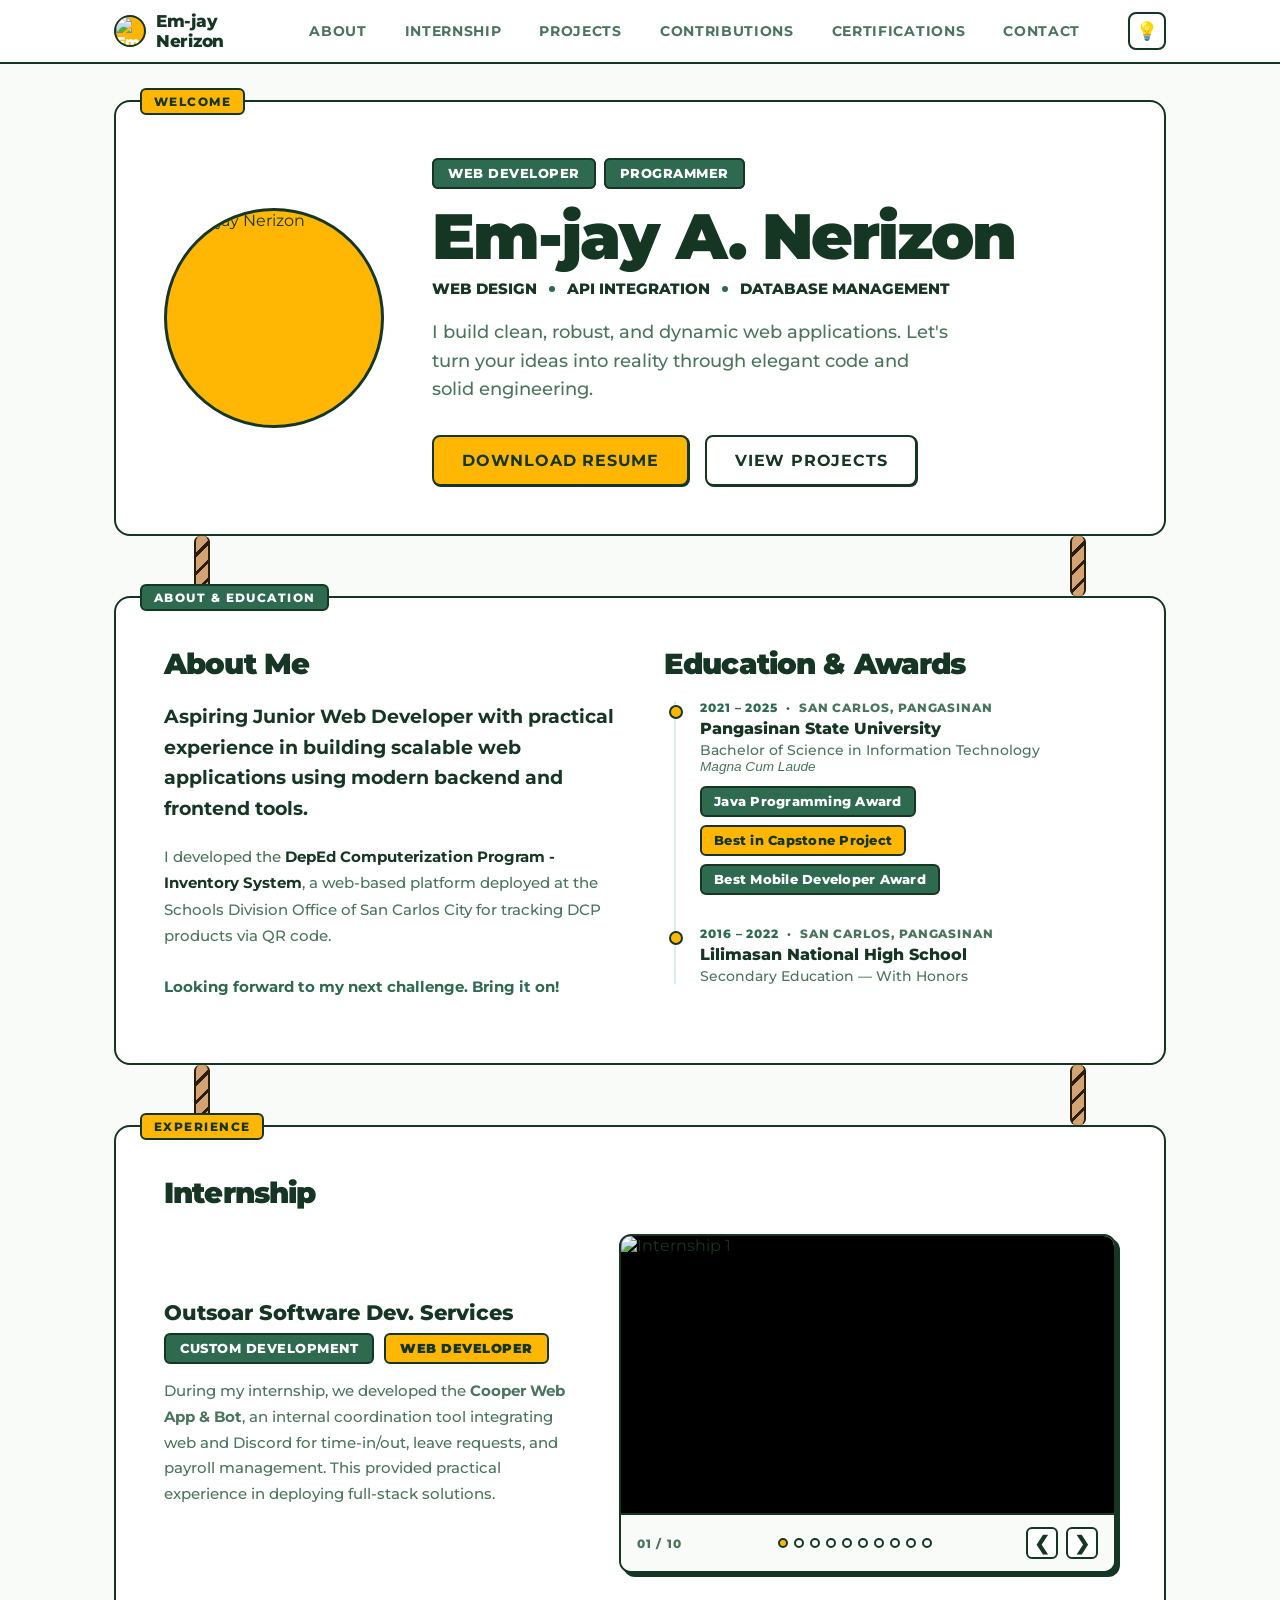
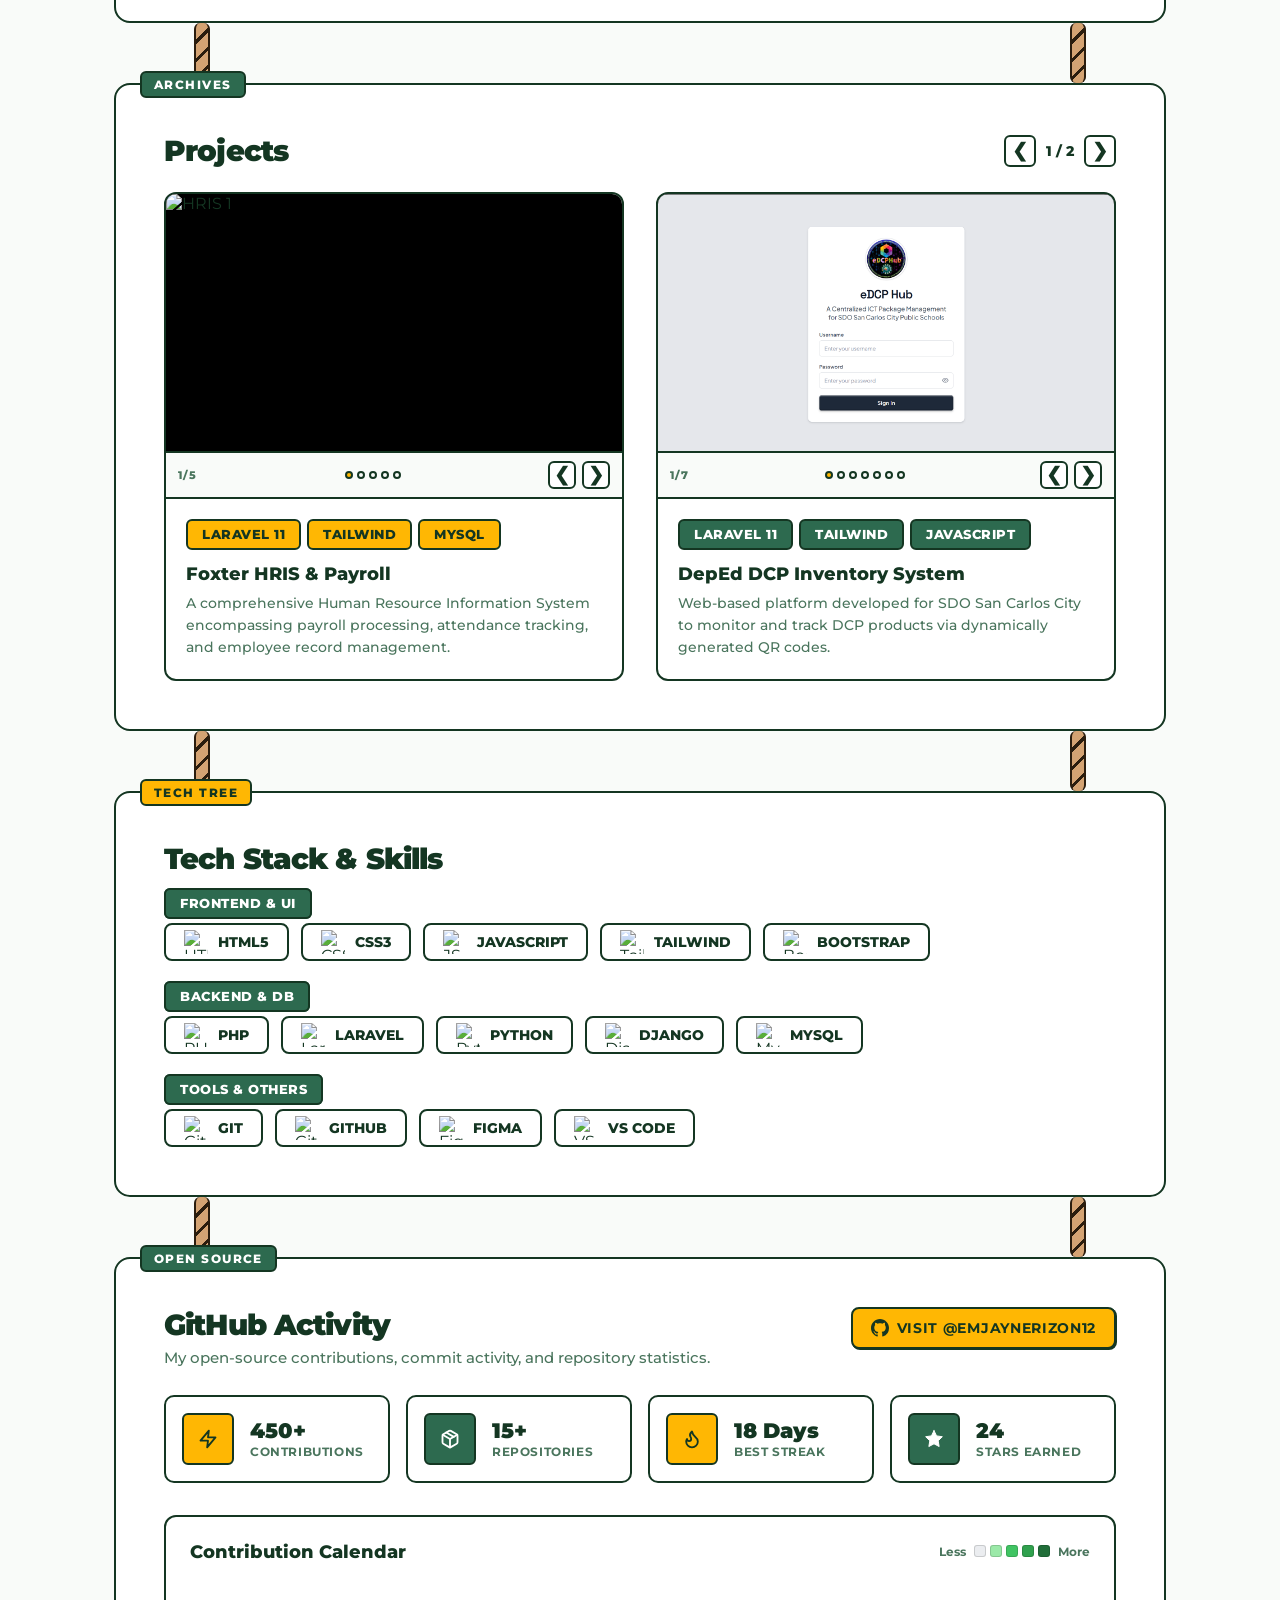
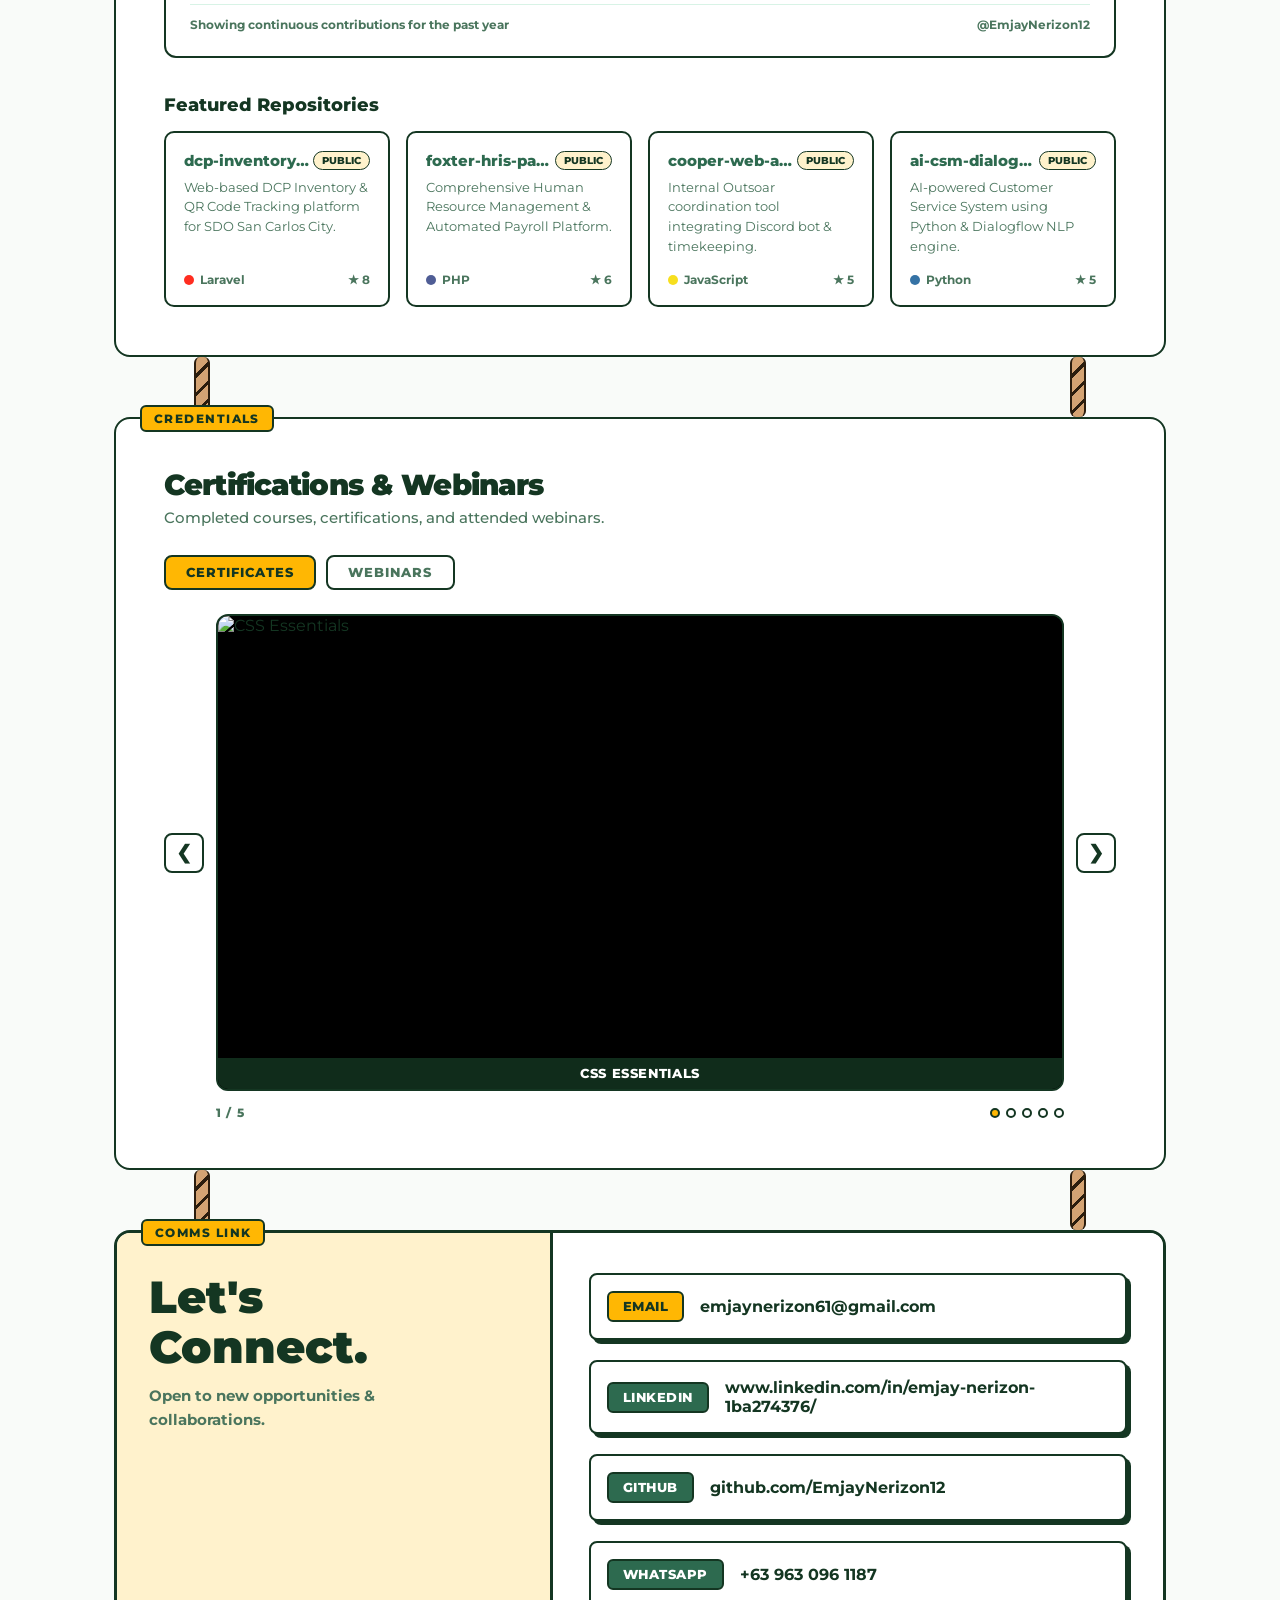
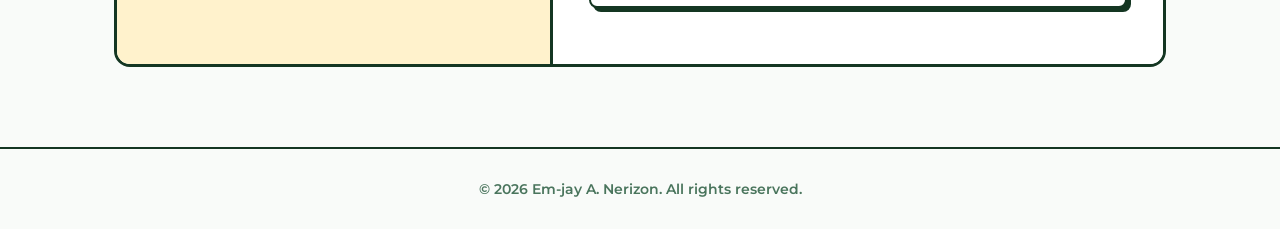
==== commit abbf2283: "feat: certification/webinar section" ====
--- a/v3/index.html
+++ b/v3/index.html
@@ -28,6 +28,7 @@
                 <li><a href="#internship">Internship</a></li>
                 <li><a href="#projects">Projects</a></li>
                 <li><a href="#github">Contributions</a></li>
+                <li><a href="#certifications">Certifications</a></li>
                 <li><a href="#contact">Contact</a></li>
             </ul>
             <button class="nav-theme-btn" id="themeBtn" title="Toggle theme">&#128161;</button>
@@ -679,6 +680,91 @@
             <div class="rope"></div>
         </div>
 
+        <!-- CERTIFICATIONS CARD -->
+        <section class="card" id="certifications">
+            <span class="card-label label-yellow">CREDENTIALS</span>
+
+            <h2 class="section-title" style="margin-bottom: 6px;">Certifications &amp; Webinars</h2>
+            <p class="section-subtitle-text" style="margin-bottom: 28px;">Completed courses, certifications, and attended webinars.</p>
+
+            <!-- TAB SWITCHER -->
+            <div class="cert-tabs">
+                <button class="cert-tab active" data-tab="certificates">Certificates</button>
+                <button class="cert-tab" data-tab="webinars">Webinars</button>
+            </div>
+
+            <!-- CERTIFICATES PANEL -->
+            <div class="cert-panel" id="panel-certificates">
+                <div class="cert-carousel">
+                    <button class="cert-chevron" id="certPrev">&#10094;</button>
+                    <div class="cert-track-wrapper">
+                        <div class="cert-track" id="certTrack">
+                            <div class="cert-slide active">
+                                <img src="../images/certificate/css-essentials.jpg" alt="CSS Essentials">
+                                <span class="cert-caption">CSS Essentials</span>
+                            </div>
+                            <div class="cert-slide">
+                                <img src="../images/certificate/data-analytics-essentials.jpg" alt="Data Analytics Essentials">
+                                <span class="cert-caption">Data Analytics Essentials</span>
+                            </div>
+                            <div class="cert-slide">
+                                <img src="../images/certificate/intro-to-modern-ai.jpg" alt="Intro to Modern AI">
+                                <span class="cert-caption">Intro to Modern AI</span>
+                            </div>
+                            <div class="cert-slide">
+                                <img src="../images/certificate/javascript-essentials-1.jpg" alt="JavaScript Essentials 1">
+                                <span class="cert-caption">JavaScript Essentials 1</span>
+                            </div>
+                            <div class="cert-slide">
+                                <img src="../images/certificate/javascript-essentials-2.jpg" alt="JavaScript Essentials 2">
+                                <span class="cert-caption">JavaScript Essentials 2</span>
+                            </div>
+                        </div>
+                    </div>
+                    <button class="cert-chevron" id="certNext">&#10095;</button>
+                </div>
+                <div class="cert-console">
+                    <span class="cert-counter"><span id="certCounterCurrent">1</span> / <span id="certCounterTotal">5</span></span>
+                    <div class="cert-dots" id="certDots"></div>
+                </div>
+            </div>
+
+            <!-- WEBINARS PANEL -->
+            <div class="cert-panel hidden" id="panel-webinars">
+                <div class="cert-carousel">
+                    <button class="cert-chevron" id="webinarPrev">&#10094;</button>
+                    <div class="cert-track-wrapper">
+                        <div class="cert-track" id="webinarTrack">
+                            <div class="cert-slide active">
+                                <img src="../images/webinar/ai-future-work.png" alt="AI &amp; Future of Work">
+                                <span class="cert-caption">AI &amp; Future of Work</span>
+                            </div>
+                            <div class="cert-slide">
+                                <img src="../images/webinar/basic-python.png" alt="Basic Python Programming">
+                                <span class="cert-caption">Basic Python Programming</span>
+                            </div>
+                            <div class="cert-slide">
+                                <img src="../images/webinar/smart-decision.jpg" alt="Smart Decision Making">
+                                <span class="cert-caption">Smart Decision Making</span>
+                            </div>
+                        </div>
+                    </div>
+                    <button class="cert-chevron" id="webinarNext">&#10095;</button>
+                </div>
+                <div class="cert-console">
+                    <span class="cert-counter"><span id="webinarCounterCurrent">1</span> / <span id="webinarCounterTotal">3</span></span>
+                    <div class="cert-dots" id="webinarDots"></div>
+                </div>
+            </div>
+
+        </section>
+
+        <!-- ROPES -->
+        <div class="rope-container">
+            <div class="rope"></div>
+            <div class="rope"></div>
+        </div>
+
         <!-- CONTACT CARD -->
         <section class="card" id="contact">
             <span class="card-label label-yellow">COMMS LINK</span>
--- a/v3/style.css
+++ b/v3/style.css
@@ -0,0 +1,2040 @@
+/* ============================================================
+   RESET & BASE
+   ============================================================ */
+*,
+*::before,
+*::after {
+    box-sizing: border-box;
+    margin: 0;
+    padding: 0;
+}
+
+:root {
+    --bg: #f9fbf9;
+    --card-bg: #ffffff;
+    --card-border: #143622;
+    --text: #143622;
+    --text-muted: #4a755d;
+    --yellow: #ffb703;
+    --yellow-light: #fff2cc;
+    --green: #2d6a4f;
+    --green-light: #d8f3e6;
+    --nav-bg: #ffffff;
+    --nav-border: #143622;
+    --connector: #2d6a4f;
+    --shadow: 6px 6px 0 rgba(20, 54, 34, 1);
+    --shadow-sm: 4px 4px 0 rgba(20, 54, 34, 1);
+    --radius: 12px;
+    --font: 'Montserrat', sans-serif;
+    --font-display: 'Montserrat', sans-serif;
+}
+
+body.dark {
+    --bg: #000000;
+    --card-bg: #121212;
+    --card-border: #333333;
+    --text: #f5f5f5;
+    --text-muted: #a3a3a3;
+    --yellow: #ffb703;
+    --yellow-light: #33270b;
+    --green: #52b788;
+    --green-light: #1b3a2a;
+    --nav-bg: #121212;
+    --nav-border: #333333;
+    --connector: #52b788;
+    --shadow: 6px 6px 0 rgba(51, 51, 51, 1);
+    --shadow-sm: 4px 4px 0 rgba(51, 51, 51, 1);
+}
+
+html {
+    scroll-behavior: smooth;
+}
+
+body {
+    font-family: var(--font);
+    background-color: var(--bg);
+    color: var(--text);
+    min-height: 100vh;
+    transition: background-color 0.3s, color 0.3s;
+}
+
+/* ============================================================
+   NAV
+   ============================================================ */
+.nav {
+    position: fixed;
+    top: 0;
+    left: 0;
+    right: 0;
+    z-index: 100;
+    background: var(--nav-bg);
+    border-bottom: 2px solid var(--nav-border);
+    height: 64px;
+    transition: background 0.3s, border-color 0.3s;
+}
+
+.nav-inner {
+    max-width: 1100px;
+    margin: 0 auto;
+    padding: 0 24px;
+    height: 100%;
+    display: flex;
+    align-items: center;
+    gap: 32px;
+}
+
+.nav-logo {
+    display: flex;
+    align-items: center;
+    gap: 10px;
+    font-weight: 800;
+    font-size: 1.05rem;
+    color: var(--text);
+    text-decoration: none;
+    letter-spacing: -0.3px;
+}
+
+.nav-logo-icon {
+    width: 32px;
+    height: 32px;
+    background: var(--text);
+    color: var(--card-bg);
+    border-radius: 6px;
+    display: flex;
+    align-items: center;
+    justify-content: center;
+    font-weight: 900;
+    font-size: 0.9rem;
+    flex-shrink: 0;
+}
+
+.nav-links {
+    display: flex;
+    list-style: none;
+    gap: 6px;
+    margin-left: auto;
+}
+
+.nav-links a {
+    display: block;
+    padding: 6px 14px;
+    font-size: 0.85rem;
+    font-weight: 700;
+    letter-spacing: 0.05em;
+    text-transform: uppercase;
+    color: var(--text-muted);
+    text-decoration: none;
+    border-radius: 6px;
+    transition: all 0.2s;
+    border: 2px solid transparent;
+}
+
+.nav-links a:hover {
+    color: var(--text);
+    background: var(--green-light);
+}
+
+.nav-links a.active {
+    background: var(--yellow);
+    color: #143622;
+    border: 2px solid var(--card-border);
+}
+
+body.dark .nav-links a.active {
+    color: #000000;
+}
+
+.nav-theme-btn {
+    width: 38px;
+    height: 38px;
+    border: 2px solid var(--nav-border);
+    border-radius: 8px;
+    background: var(--card-bg);
+    cursor: pointer;
+    font-size: 1.1rem;
+    display: flex;
+    align-items: center;
+    justify-content: center;
+    transition: all 0.2s;
+    flex-shrink: 0;
+}
+
+
+
+.nav-theme-btn:active {
+    transform: translate(2px, 2px);
+}
+
+/* ============================================================
+   PAGE LAYOUT
+   ============================================================ */
+.page {
+    max-width: 1100px;
+    margin: 0 auto;
+    padding: 100px 24px 40px;
+    display: flex;
+    flex-direction: column;
+    gap: 0;
+}
+
+/* ============================================================
+   CARD DECORATIONS
+   ============================================================ */
+.card-deco {
+    position: absolute;
+    z-index: 0;
+    pointer-events: none;
+    transition: transform 0.3s ease;
+}
+
+.deco-hero-bg {
+    bottom: 40px;
+    right: 40px;
+    height: 120px;
+    opacity: 1;
+}
+
+.deco-about-bg {
+    bottom: 40px;
+    left: 40px;
+    height: 100px;
+    opacity: 1;
+}
+
+.deco-intern-bg {
+    top: 40px;
+    right: 40px;
+    height: 100px;
+    opacity: 1;
+}
+
+.deco-projects-bg {
+    top: 40px;
+    left: 50%;
+    transform: translateX(-50%);
+    height: 70px;
+    opacity: 1;
+}
+
+.deco-skills-bg {
+    bottom: 40px;
+    right: 40px;
+    height: 100px;
+    opacity: 1;
+}
+
+/* ============================================================
+   CARD
+   ============================================================ */
+.card {
+    position: relative;
+    background: var(--card-bg);
+    border: 2px solid var(--card-border);
+    border-radius: 16px;
+    padding: 48px;
+    transition: background 0.3s, border-color 0.3s, box-shadow 0.3s;
+}
+
+.rope-container {
+    display: flex;
+    justify-content: space-between;
+    height: 60px;
+    padding: 0 80px;
+    /* spacing from the edge of the cards */
+}
+
+.rope {
+    width: 16px;
+    height: 100%;
+    /* Creates the twisted strand effect: wide light-brown strands separated by thin dark twist lines */
+    background: repeating-linear-gradient(-45deg,
+            #d4a373 0,
+            #d4a373 10px,
+            #2b1d0e 10px,
+            #2b1d0e 13px);
+    border-left: 2px solid #2b1d0e;
+    border-right: 2px solid #2b1d0e;
+    border-radius: 6px;
+    /* slightly rounds the edges to feel more like a rope */
+}
+
+/* top-left label */
+.card-label {
+    position: absolute;
+    top: -14px;
+    left: 24px;
+    font-size: 0.75rem;
+    font-weight: 800;
+    letter-spacing: 0.12em;
+    padding: 4px 12px;
+    border-radius: 6px;
+    border: 2px solid var(--card-border);
+    text-transform: uppercase;
+}
+
+.label-yellow {
+    background: var(--yellow);
+    color: #143622;
+    border-color: var(--card-border);
+}
+
+.label-green {
+    background: var(--green);
+    color: #ffffff;
+    border-color: var(--card-border);
+}
+
+body.dark .label-yellow {
+    color: #000;
+    border-color: var(--card-border);
+}
+
+body.dark .label-green {
+    color: #fff;
+    border-color: var(--card-border);
+}
+
+
+
+/* ============================================================
+   HERO CLEAN
+   ============================================================ */
+.hero-card {
+    padding: 48px;
+}
+
+.hero-clean-layout {
+    display: flex;
+    flex-direction: column;
+    align-items: center;
+    text-align: center;
+    gap: 32px;
+}
+
+@media (min-width: 900px) {
+    .hero-clean-layout {
+        flex-direction: row;
+        text-align: left;
+        gap: 48px;
+    }
+}
+
+.hero-clean-photo-wrap {
+    width: 220px;
+    height: 220px;
+    border-radius: 50%;
+    border: 3px solid var(--card-border);
+    overflow: hidden;
+    flex-shrink: 0;
+    background: var(--yellow);
+}
+
+.nav-icon-wrap {
+    width: 32px;
+    height: 32px;
+    border-radius: 50%;
+    border: 2px solid var(--card-border);
+    overflow: hidden;
+    flex-shrink: 0;
+    background: var(--yellow);
+    align-items: center;
+    justify-content: center;
+}
+
+.hero-clean-photo {
+    width: 100%;
+    height: 100%;
+    object-fit: cover;
+    object-position: top;
+    display: block;
+}
+
+.hero-clean-content {
+    flex: 1;
+}
+
+.hero-title {
+    font-family: var(--font-display);
+    font-size: clamp(2.5rem, 5vw, 4rem);
+    font-weight: 900;
+    line-height: 1.1;
+    color: var(--text);
+    margin-bottom: 8px;
+    letter-spacing: -0.03em;
+}
+
+.hero-subtitle {
+    font-family: var(--font-display);
+    font-size: clamp(1.2rem, 3vw, 1.8rem);
+    font-weight: 700;
+    color: var(--green);
+    margin-bottom: 16px;
+}
+
+.text-green {
+    color: var(--green);
+}
+
+.hero-roles {
+    display: flex;
+    flex-wrap: wrap;
+    gap: 12px;
+    justify-content: center;
+    font-family: var(--font-display);
+    font-weight: 800;
+    font-size: 0.95rem;
+    margin-bottom: 20px;
+    color: var(--text);
+}
+
+@media (min-width: 900px) {
+    .hero-roles {
+        justify-content: flex-start;
+    }
+}
+
+.hero-roles .separator {
+    width: 6px;
+    height: 6px;
+    background: var(--green);
+    border-radius: 50%;
+    align-self: center;
+}
+
+.hero-desc {
+    font-size: 1.1rem;
+    color: var(--text-muted);
+    font-weight: 500;
+    margin-bottom: 32px;
+    max-width: 520px;
+    line-height: 1.6;
+}
+
+.hero-actions {
+    display: flex;
+    flex-wrap: wrap;
+    gap: 16px;
+    justify-content: center;
+}
+
+@media (min-width: 900px) {
+    .hero-actions {
+        justify-content: flex-start;
+    }
+}
+
+/* Button styles */
+/* Button styles */
+.neo-btn {
+    display: inline-flex;
+    align-items: center;
+    justify-content: center;
+    border: 2px solid var(--card-border);
+    border-radius: 8px;
+    font-family: var(--font-display);
+    font-weight: 700;
+    text-transform: uppercase;
+    letter-spacing: 0.05em;
+    padding: 14px 28px;
+    text-decoration: none;
+    cursor: pointer;
+    transition: all 0.2s ease;
+
+    /* Thinner shadow */
+    box-shadow: 1px 1px 0 var(--card-border);
+}
+
+.neo-btn:hover {
+    transform: translate(-1px, -1px);
+
+    /* Slightly larger on hover */
+    box-shadow: 2px 2px 0 var(--card-border);
+}
+
+.neo-btn:active {
+    transform: translate(1px, 1px);
+    box-shadow: 0 0 0 var(--card-border);
+}
+
+.btn-primary.neo-btn {
+    background: var(--yellow);
+    color: #143622;
+}
+
+.btn-outline.neo-btn {
+    background: var(--card-bg);
+    color: var(--text);
+}
+
+
+/* ============================================================
+   ABOUT & GENERAL TEXT
+   ============================================================ */
+.section-title {
+    font-size: 1.8rem;
+    font-weight: 900;
+    letter-spacing: -0.03em;
+    color: var(--text);
+    margin-bottom: 20px;
+}
+
+.about-text-lead {
+    font-size: 1.2rem;
+    font-weight: 700;
+    color: var(--text);
+    margin-bottom: 20px;
+    line-height: 1.6;
+}
+
+.about-p {
+    font-size: 0.95rem;
+    line-height: 1.75;
+    color: var(--text-muted);
+    margin-bottom: 14px;
+    font-weight: 500;
+}
+
+.about-p strong {
+    color: var(--text);
+    font-weight: 700;
+}
+
+/* ============================================================
+   SPLIT LAYOUT (EDUCATION & INTERNSHIP)
+   ============================================================ */
+.split-layout {
+    display: grid;
+    grid-template-columns: 1fr 1fr;
+    gap: 48px;
+}
+
+/* Timeline */
+.timeline {
+    display: flex;
+    flex-direction: column;
+    gap: 0;
+    border-left: 2px solid var(--green-light);
+    padding-left: 24px;
+    margin-left: 10px;
+}
+
+.timeline-item {
+    position: relative;
+    padding-bottom: 32px;
+}
+
+.timeline-item:last-child {
+    padding-bottom: 0;
+}
+
+.timeline-dot {
+    position: absolute;
+    left: -31px;
+    top: 4px;
+    width: 14px;
+    height: 14px;
+    border-radius: 50%;
+    background: var(--yellow);
+    border: 2px solid var(--card-border);
+}
+
+.timeline-meta {
+    font-size: 0.72rem;
+    font-weight: 800;
+    letter-spacing: 0.08em;
+    color: var(--green);
+    margin-bottom: 4px;
+    text-transform: uppercase;
+}
+
+.timeline-meta span {
+    color: var(--text-muted);
+}
+
+.timeline-company {
+    font-size: 1rem;
+    font-weight: 800;
+    color: var(--text);
+    margin-bottom: 4px;
+}
+
+.timeline-role {
+    font-size: 0.85rem;
+    color: var(--text-muted);
+    font-weight: 500;
+}
+
+.timeline-awards {
+    list-style: none;
+    margin-top: 12px;
+    padding-left: 0;
+    display: flex;
+    flex-direction: column;
+    gap: 8px;
+}
+
+.timeline-awards li {
+    font-size: 0.8rem;
+    font-weight: 800;
+    border: 2px solid var(--card-border);
+    padding: 6px 12px;
+    border-radius: 6px;
+    display: inline-block;
+    width: fit-content;
+    letter-spacing: 0.02em;
+}
+
+.timeline-awards li:nth-child(odd) {
+    background: var(--green);
+    color: #ffffff;
+}
+
+.timeline-awards li:nth-child(odd) span {
+    color: #ffffff;
+}
+
+.timeline-awards li:nth-child(even) {
+    background: var(--yellow);
+    color: var(--card-border);
+}
+
+/* Internship */
+.internship-content {
+    display: grid;
+    grid-template-columns: 1fr 1.2fr;
+    gap: 40px;
+    align-items: center;
+}
+
+.internship-meta h4 {
+    font-size: 1.3rem;
+    font-weight: 800;
+    margin-bottom: 8px;
+    color: var(--text);
+}
+
+.internship-meta .text-yellow {
+    color: var(--yellow);
+    font-weight: 800;
+    font-size: 0.9rem;
+    margin-bottom: 16px;
+}
+
+body.dark .internship-meta .text-yellow {
+    color: var(--yellow);
+}
+
+.project-desc {
+    font-size: 0.95rem;
+    line-height: 1.7;
+    color: var(--text-muted);
+    font-weight: 500;
+}
+
+/* ============================================================
+   INTERNSHIP CAROUSEL
+   ============================================================ */
+.intern-carousel {
+    border: 2px solid var(--card-border);
+    border-radius: 12px;
+    background: var(--card-bg);
+    overflow: hidden;
+    box-shadow: var(--shadow-sm);
+}
+
+.intern-carousel-track {
+    position: relative;
+    width: 100%;
+    aspect-ratio: 16/9;
+    overflow: hidden;
+    background: #000;
+}
+
+.intern-slide {
+    position: absolute;
+    inset: 0;
+    opacity: 0;
+    transition: opacity 0.35s ease;
+    pointer-events: none;
+}
+
+.intern-slide.active {
+    opacity: 1;
+    pointer-events: auto;
+}
+
+.intern-slide img {
+    width: 100%;
+    height: 100%;
+    object-fit: cover;
+    display: block;
+}
+
+.intern-console {
+    border-top: 2px solid var(--card-border);
+    background: var(--bg);
+    padding: 12px 16px;
+    display: flex;
+    align-items: center;
+    justify-content: space-between;
+    gap: 12px;
+    flex-wrap: wrap;
+}
+
+.intern-counter {
+    font-family: var(--font-display);
+    font-size: 0.75rem;
+    font-weight: 800;
+    letter-spacing: 0.1em;
+    color: var(--text-muted);
+    min-width: 48px;
+}
+
+.intern-chevrons {
+    display: flex;
+    align-items: center;
+    gap: 8px;
+}
+
+.intern-btn {
+    width: 32px;
+    height: 32px;
+    border: 2px solid var(--card-border);
+    border-radius: 6px;
+    background: var(--card-bg);
+    color: var(--text);
+    font-size: 1.2rem;
+    font-weight: 700;
+    display: flex;
+    align-items: center;
+    justify-content: center;
+    cursor: pointer;
+    line-height: 1;
+    padding: 0;
+    transition: all 0.2s;
+}
+
+.intern-btn:hover {
+    background: var(--yellow);
+}
+
+.intern-btn:active {
+    transform: translate(2px, 2px);
+}
+
+.intern-dots {
+    display: flex;
+    gap: 6px;
+    align-items: center;
+}
+
+.intern-dot {
+    width: 10px;
+    height: 10px;
+    border: 2px solid var(--card-border);
+    border-radius: 50%;
+    background: transparent;
+    transition: background 0.2s;
+    cursor: pointer;
+}
+
+.intern-dot.active {
+    background: var(--yellow);
+}
+
+.intern-tags {
+    display: flex;
+    gap: 8px;
+    flex-wrap: wrap;
+}
+
+/* ============================================================
+   PROJECTS
+   ============================================================ */
+.projects-header {
+    display: flex;
+    justify-content: space-between;
+    align-items: center;
+    margin-bottom: 1.5rem;
+}
+
+.projects-page-nav {
+    display: flex;
+    align-items: center;
+    gap: 10px;
+}
+
+.page-nav-btn {
+    width: 32px;
+    height: 32px;
+    border: 2px solid var(--card-border);
+    border-radius: 6px;
+    background: var(--card-bg);
+    color: var(--text);
+    font-size: 1.2rem;
+    font-weight: 700;
+    display: flex;
+    align-items: center;
+    justify-content: center;
+    cursor: pointer;
+    line-height: 1;
+    padding: 0;
+    transition: all 0.2s;
+}
+
+.page-nav-btn:hover {
+    background: var(--yellow);
+}
+
+.page-nav-counter {
+    font-family: var(--font-display);
+    font-size: 0.9rem;
+    font-weight: 800;
+    color: var(--text);
+}
+
+.projects-viewport {
+    width: 100%;
+    overflow: hidden;
+}
+
+.projects-pages {
+    display: flex;
+    transition: transform 0.4s ease;
+    width: 100%;
+}
+
+.projects-page {
+    flex: 0 0 100%;
+    width: 100%;
+}
+
+.projects-grid {
+    display: grid;
+    grid-template-columns: repeat(2, 1fr);
+    gap: 32px;
+}
+
+.project-card {
+    background: transparent;
+    padding: 0;
+}
+
+.project-card-inner {
+    border: 2px solid var(--card-border);
+    border-radius: 12px;
+    padding: 0;
+    height: 100%;
+    background: var(--card-bg);
+    display: flex;
+    flex-direction: column;
+    overflow: hidden;
+}
+
+/* Project-level carousel (inside each card) */
+.proj-carousel {
+    width: 100%;
+}
+
+.proj-track {
+    position: relative;
+    width: 100%;
+    aspect-ratio: 16/9;
+    overflow: hidden;
+    background: #000;
+}
+
+.proj-slide {
+    position: absolute;
+    inset: 0;
+    opacity: 0;
+    transition: opacity 0.3s ease;
+    pointer-events: none;
+}
+
+.proj-slide.active {
+    opacity: 1;
+    pointer-events: auto;
+}
+
+.proj-slide img {
+    width: 100%;
+    height: 100%;
+    object-fit: cover;
+    display: block;
+}
+
+.proj-console {
+    border-top: 2px solid var(--card-border);
+    border-bottom: 2px solid var(--card-border);
+    background: var(--bg);
+    padding: 8px 12px;
+    display: flex;
+    align-items: center;
+    justify-content: space-between;
+    gap: 8px;
+}
+
+.proj-counter {
+    font-family: var(--font-display);
+    font-size: 0.7rem;
+    font-weight: 800;
+    letter-spacing: 0.1em;
+    color: var(--text-muted);
+}
+
+.proj-chevrons {
+    display: flex;
+    align-items: center;
+    gap: 6px;
+}
+
+.proj-btn {
+    width: 28px;
+    height: 28px;
+    border: 2px solid var(--card-border);
+    border-radius: 6px;
+    background: var(--card-bg);
+    color: var(--text);
+    font-size: 1.2rem;
+    font-weight: 700;
+    display: flex;
+    align-items: center;
+    justify-content: center;
+    cursor: pointer;
+    line-height: 1;
+    padding: 0;
+    transition: all 0.2s;
+}
+
+.proj-btn:hover {
+    background: var(--yellow);
+}
+
+.proj-dots {
+    display: flex;
+    gap: 4px;
+    align-items: center;
+}
+
+.proj-dot {
+    width: 8px;
+    height: 8px;
+    border: 2px solid var(--card-border);
+    border-radius: 50%;
+    background: transparent;
+    cursor: pointer;
+    transition: background 0.2s;
+}
+
+.proj-dot.active {
+    background: var(--yellow);
+}
+
+.project-info {
+    padding: 20px;
+    flex: 1;
+    display: flex;
+    flex-direction: column;
+}
+
+.project-tags {
+    display: flex;
+    flex-wrap: wrap;
+    gap: 6px;
+    margin-bottom: 12px;
+}
+
+.tag {
+    font-family: var(--font-display);
+    font-size: 0.7rem;
+    font-weight: 800;
+    letter-spacing: 0.06em;
+    padding: 4px 10px;
+    border-radius: 4px;
+    border: 2px solid var(--card-border);
+    text-transform: uppercase;
+    color: #1a1a1a;
+}
+
+body.dark .tag {
+    color: #1a1a1a;
+}
+
+/* Keep tags readable if they have light backgrounds */
+.tag-red {
+    background: #ffc2c2;
+}
+
+.tag-yellow {
+    background: #ffe499;
+}
+
+.tag-blue {
+    background: #c2dfff;
+}
+
+.tag-sky {
+    background: #b3e6ff;
+}
+
+.tag-green {
+    background: #a6edb8;
+}
+
+.tag-purple {
+    background: #e8ccff;
+}
+
+.project-title {
+    font-size: 1.1rem;
+    font-weight: 800;
+    color: var(--text);
+    margin-bottom: 8px;
+    line-height: 1.35;
+}
+
+.project-desc {
+    font-size: 0.85rem;
+    color: var(--text-muted);
+    line-height: 1.6;
+    font-weight: 500;
+}
+
+/* ============================================================
+   SKILLS
+   ============================================================ */
+.skills-section {
+    display: flex;
+    flex-direction: column;
+    gap: 28px;
+}
+
+.skills-group-title {
+    font-size: 0.8rem;
+    font-weight: 800;
+    letter-spacing: 0.1em;
+    text-transform: uppercase;
+    color: var(--green);
+    margin-bottom: 12px;
+}
+
+.skills-row {
+    display: flex;
+    flex-wrap: wrap;
+    gap: 12px;
+}
+
+.skill-badge {
+    display: flex;
+    align-items: center;
+    gap: 10px;
+    padding: 5px 18px;
+    border: 2px solid var(--card-border);
+    border-radius: 8px;
+    background: var(--card-bg);
+    cursor: default;
+    transition: transform 0.2s, box-shadow 0.2s;
+}
+
+.skill-badge img {
+    width: 24px;
+    height: 24px;
+    object-fit: contain;
+}
+
+.skill-badge span {
+    font-family: var(--font-display);
+    font-size: 0.9rem;
+    font-weight: 800;
+    text-transform: uppercase;
+    color: var(--text);
+}
+
+/* Internship role badges */
+.intern-role-badges {
+    display: flex;
+    align-items: center;
+    gap: 10px;
+    margin: 8px 0 14px;
+    flex-wrap: wrap;
+}
+
+.intern-role-badge {
+    display: inline-block;
+    background: var(--green);
+    color: #fff;
+    border: 2px solid var(--card-border);
+    border-radius: 6px;
+    font-family: var(--font-display);
+    font-size: 0.8rem;
+    font-weight: 800;
+    padding: 6px 14px;
+    letter-spacing: 0.04em;
+    text-transform: uppercase;
+}
+
+.intern-year-badge {
+    display: inline-block;
+    background: var(--yellow);
+    color: var(--card-border);
+    border: 2px solid var(--card-border);
+    border-radius: 6px;
+    font-family: var(--font-display);
+    font-size: 0.8rem;
+    font-weight: 900;
+    padding: 6px 14px;
+    letter-spacing: 0.04em;
+    text-transform: uppercase;
+}
+
+/* ============================================================
+   GITHUB CONTRIBUTIONS SECTION
+   ============================================================ */
+.github-header {
+    display: flex;
+    justify-content: space-between;
+    align-items: flex-start;
+    flex-wrap: wrap;
+    gap: 20px;
+    margin-bottom: 28px;
+}
+
+.section-subtitle-text {
+    font-size: 0.95rem;
+    color: var(--text-muted);
+    font-weight: 500;
+}
+
+.github-profile-btn {
+    display: inline-flex;
+    align-items: center;
+    padding: 10px 18px;
+    font-size: 0.85rem;
+}
+
+/* Stats grid */
+.github-stats-grid {
+    display: grid;
+    grid-template-columns: repeat(auto-fit, minmax(200px, 1fr));
+    gap: 16px;
+    margin-bottom: 32px;
+}
+
+.github-stat-card {
+    display: flex;
+    align-items: center;
+    gap: 16px;
+    padding: 16px;
+    border: 2px solid var(--card-border);
+    border-radius: 10px;
+    background: var(--card-bg);
+    transition: transform 0.2s, box-shadow 0.2s;
+}
+
+.github-stat-card:hover {
+    transform: translate(-2px, -2px);
+    box-shadow: 4px 4px 0 var(--card-border);
+}
+
+.stat-icon-badge {
+    width: 52px;
+    height: 52px;
+    border-radius: 10px;
+    border: 2px solid var(--card-border);
+    display: flex;
+    align-items: center;
+    justify-content: center;
+    flex-shrink: 0;
+}
+
+.stat-icon-badge svg {
+    width: 28px;
+    height: 28px;
+}
+
+.stat-icon-badge.yellow-badge {
+    background: var(--yellow);
+    color: #143622;
+}
+
+.stat-icon-badge.green-badge {
+    background: var(--green);
+    color: #ffffff;
+}
+
+.stat-info {
+    display: flex;
+    flex-direction: column;
+}
+
+.stat-value {
+    font-family: var(--font-display);
+    font-size: 1.3rem;
+    font-weight: 900;
+    color: var(--text);
+    line-height: 1.2;
+}
+
+.stat-label {
+    font-size: 0.75rem;
+    font-weight: 700;
+    color: var(--text-muted);
+    text-transform: uppercase;
+    letter-spacing: 0.05em;
+}
+
+/* Heatmap Card Wrapper */
+.heatmap-card-wrapper {
+    border: 2px solid var(--card-border);
+    border-radius: 12px;
+    background: var(--card-bg);
+    padding: 24px;
+    margin-bottom: 36px;
+}
+
+.heatmap-header {
+    display: flex;
+    justify-content: space-between;
+    align-items: center;
+    margin-bottom: 20px;
+    flex-wrap: wrap;
+    gap: 12px;
+}
+
+.heatmap-title {
+    font-size: 1.1rem;
+    font-weight: 800;
+    color: var(--text);
+}
+
+.heatmap-legend {
+    display: flex;
+    align-items: center;
+    gap: 8px;
+    font-size: 0.75rem;
+    font-weight: 700;
+    color: var(--text-muted);
+}
+
+.legend-cells {
+    display: flex;
+    gap: 4px;
+}
+
+.legend-cell {
+    width: 12px;
+    height: 12px;
+    border-radius: 3px;
+    border: 1px solid rgba(0, 0, 0, 0.15);
+}
+
+body.dark .legend-cell {
+    border: 1px solid rgba(255, 255, 255, 0.15);
+}
+
+.heatmap-scroll-container {
+    width: 100%;
+    overflow-x: auto;
+    padding-bottom: 8px;
+    scrollbar-width: thin;
+    scrollbar-color: var(--green) var(--bg);
+}
+
+.heatmap-container {
+    display: flex;
+    flex-direction: column;
+    gap: 6px;
+    min-width: 720px;
+    user-select: none;
+    position: relative;
+}
+
+.heatmap-months-row {
+    display: flex;
+    padding-left: 32px;
+    gap: 0;
+    font-size: 0.7rem;
+    font-weight: 700;
+    color: var(--text-muted);
+}
+
+.heatmap-month-label {
+    flex: 1;
+    text-align: left;
+}
+
+.heatmap-body {
+    display: flex;
+    gap: 6px;
+}
+
+.heatmap-days-col {
+    display: flex;
+    flex-direction: column;
+    justify-content: space-between;
+    height: 108px;
+    font-size: 0.65rem;
+    font-weight: 700;
+    color: var(--text-muted);
+    width: 26px;
+    flex-shrink: 0;
+    padding-top: 2px;
+}
+
+.heatmap-grid-cells {
+    display: flex;
+    gap: 4px;
+    flex: 1;
+}
+
+.heatmap-week-col {
+    display: flex;
+    flex-direction: column;
+    gap: 4px;
+}
+
+.heatmap-cell {
+    width: 12px;
+    height: 12px;
+    border-radius: 3px;
+    background-color: var(--green-light);
+    border: 1px solid rgba(20, 54, 34, 0.12);
+    cursor: pointer;
+    transition: transform 0.15s, border-color 0.15s;
+}
+
+.heatmap-cell:hover {
+    transform: scale(1.3);
+    z-index: 10;
+    border-color: var(--card-border);
+}
+
+/* Heatmap color levels (Light & Dark mode compatible) */
+.lvl-0 {
+    background-color: #ebedf0;
+}
+
+.lvl-1 {
+    background-color: #9be9a8;
+}
+
+.lvl-2 {
+    background-color: #40c463;
+}
+
+.lvl-3 {
+    background-color: #30a14e;
+}
+
+.lvl-4 {
+    background-color: #216e39;
+}
+
+body.dark .lvl-0 {
+    background-color: #161b22;
+}
+
+body.dark .lvl-1 {
+    background-color: #0e4429;
+}
+
+body.dark .lvl-2 {
+    background-color: #006d32;
+}
+
+body.dark .lvl-3 {
+    background-color: #26a641;
+}
+
+body.dark .lvl-4 {
+    background-color: #39d353;
+}
+
+.heatmap-footer {
+    display: flex;
+    justify-content: space-between;
+    align-items: center;
+    margin-top: 14px;
+    padding-top: 12px;
+    border-top: 1px solid var(--green-light);
+    font-size: 0.75rem;
+    font-weight: 700;
+    color: var(--text-muted);
+}
+
+/* Featured Repositories */
+.github-repos-grid {
+    display: grid;
+    grid-template-columns: repeat(auto-fit, minmax(220px, 1fr));
+    gap: 16px;
+}
+
+.github-repo-card {
+    display: flex;
+    flex-direction: column;
+    padding: 18px;
+    border: 2px solid var(--card-border);
+    border-radius: 10px;
+    background: var(--card-bg);
+    text-decoration: none;
+    color: var(--text);
+    transition: transform 0.2s, box-shadow 0.2s, background 0.2s;
+}
+
+.github-repo-card:hover {
+    transform: translate(-2px, -2px);
+    box-shadow: 4px 4px 0 var(--card-border);
+    background: var(--bg);
+}
+
+.repo-card-top {
+    display: flex;
+    justify-content: space-between;
+    align-items: center;
+    margin-bottom: 8px;
+}
+
+.repo-name {
+    font-family: var(--font-display);
+    font-size: 0.95rem;
+    font-weight: 800;
+    color: var(--green);
+    overflow: hidden;
+    text-overflow: ellipsis;
+    white-space: nowrap;
+}
+
+.repo-visibility {
+    font-size: 0.65rem;
+    font-weight: 800;
+    padding: 2px 8px;
+    border-radius: 12px;
+    border: 1px solid var(--card-border);
+    background: var(--yellow-light);
+    color: var(--text);
+    text-transform: uppercase;
+}
+
+.repo-desc {
+    font-size: 0.82rem;
+    color: var(--text-muted);
+    line-height: 1.5;
+    margin-bottom: 16px;
+    flex: 1;
+}
+
+.repo-footer {
+    display: flex;
+    justify-content: space-between;
+    align-items: center;
+    font-size: 0.75rem;
+    font-weight: 700;
+    color: var(--text-muted);
+}
+
+.repo-lang {
+    display: flex;
+    align-items: center;
+    gap: 6px;
+}
+
+.lang-dot {
+    width: 10px;
+    height: 10px;
+    border-radius: 50%;
+    display: inline-block;
+}
+
+.lang-dot.php {
+    background-color: #4F5D95;
+}
+
+.lang-dot.laravel {
+    background-color: #FF2D20;
+}
+
+.lang-dot.js {
+    background-color: #f7df1e;
+}
+
+.lang-dot.python {
+    background-color: #3572A5;
+}
+
+/* Tooltip floating style */
+.github-tooltip {
+    position: fixed;
+    z-index: 1000;
+    background: var(--card-border);
+    color: var(--card-bg);
+    font-size: 0.72rem;
+    font-weight: 700;
+    padding: 6px 10px;
+    border-radius: 6px;
+    pointer-events: none;
+    box-shadow: 0 4px 12px rgba(0, 0, 0, 0.2);
+    transform: translate(-50%, -100%) translateY(-8px);
+    display: none;
+    white-space: nowrap;
+}
+
+.github-tooltip::after {
+    content: '';
+    position: absolute;
+    top: 100%;
+    left: 50%;
+    transform: translateX(-50%);
+    border-width: 5px;
+    border-style: solid;
+    border-color: var(--card-border) transparent transparent transparent;
+}
+
+/* ============================================================
+   CONTACT LAYOUT
+   ============================================================ */
+
+#contact {
+    padding: 0 !important;
+    background: transparent;
+    border: 3px solid var(--card-border);
+    border-radius: 16px;
+}
+
+/* Split layout */
+.contact-split {
+    display: grid;
+    grid-template-columns: 1fr 1.4fr;
+    min-height: 280px;
+    border-radius: 13px;
+    overflow: hidden;
+}
+
+/* LEFT SVG PANEL */
+.contact-svg-panel {
+    background-color: var(--yellow-light);
+    padding: 40px 32px 0 32px;
+    display: flex;
+    flex-direction: column;
+    justify-content: flex-start;
+    border-right: 3px solid var(--card-border);
+    overflow: hidden;
+}
+
+.contact-large-svg {
+    align-self: flex-end;
+    height: 180px;
+    margin-top: auto;
+    margin-right: -16px;
+    z-index: 0;
+    pointer-events: none;
+    opacity: 1;
+}
+
+.contact-svg-title {
+    font-family: var(--font-display);
+    font-size: 2.8rem;
+    font-weight: 900;
+    line-height: 1.1;
+    color: var(--text);
+    margin-bottom: 12px;
+    position: relative;
+    z-index: 1;
+}
+
+.contact-svg-sub {
+    color: var(--text-muted);
+    font-family: var(--font-display);
+    font-size: 0.95rem;
+    font-weight: 700;
+    line-height: 1.6;
+    position: relative;
+    z-index: 1;
+    max-width: 80%;
+}
+
+/* RIGHT WHITE PANEL */
+.contact-white-panel {
+    background: var(--card-bg);
+    padding: 40px 36px;
+    display: flex;
+    flex-direction: column;
+    justify-content: center;
+    gap: 4px;
+    position: relative;
+}
+
+.deco-contact-grass {
+    position: absolute;
+    bottom: 12px;
+    right: 16px;
+    height: 36px;
+    z-index: 0;
+    pointer-events: none;
+    opacity: 0.8;
+}
+
+/* ---- CONTACT MOBILE RESPONSIVE ---- */
+@media (max-width: 640px) {
+    .contact-split {
+        grid-template-columns: 1fr;
+    }
+
+    /* On mobile: full width yellow panel on top */
+    .contact-svg-panel {
+        padding: 28px 24px 0 24px;
+        min-height: auto;
+        border-right: none;
+        border-bottom: 3px solid var(--card-border);
+        flex-direction: row;
+        align-items: flex-end;
+        justify-content: space-between;
+        gap: 16px;
+    }
+
+    .contact-svg-text {
+        flex: 1;
+        padding-bottom: 20px;
+    }
+
+    .contact-svg-title {
+        font-size: 1.8rem;
+    }
+
+    .contact-svg-sub {
+        font-size: 0.85rem;
+        max-width: 100%;
+    }
+
+    .contact-large-svg {
+        height: 120px;
+        margin-right: -12px;
+        margin-top: 0;
+        align-self: flex-end;
+    }
+
+    .contact-white-panel {
+        padding: 24px 20px;
+    }
+
+    .contact-box {
+        flex-wrap: wrap;
+        gap: 6px;
+        padding: 12px;
+    }
+
+    .contact-badge {
+        margin-right: 0;
+    }
+
+    .contact-text {
+        font-size: 0.85rem;
+        overflow-wrap: anywhere;
+    }
+}
+
+.contact-box {
+    display: flex;
+    align-items: center;
+    border: 2px solid var(--card-border);
+    border-radius: 8px;
+    padding: 16px;
+    margin-bottom: 16px;
+    background: var(--card-bg);
+    box-shadow: var(--shadow-sm);
+    transition: transform 0.2s, box-shadow 0.2s;
+    position: relative;
+    z-index: 2;
+}
+
+.contact-box:hover {
+    transform: translate(-2px, -2px);
+    box-shadow: 6px 6px 0 var(--card-border);
+}
+
+.contact-badge {
+    position: relative;
+    z-index: 1;
+    background: var(--yellow-light);
+    color: var(--text);
+    border: 2px solid var(--card-border);
+    border-radius: 6px;
+    font-family: var(--font-display);
+    font-size: 0.75rem;
+    font-weight: 800;
+    padding: 6px 12px;
+    letter-spacing: 0.05em;
+    margin-right: 16px;
+    transition: transform 0.15s;
+}
+
+.badge-email {
+    background: #ffc2c2;
+}
+
+.badge-linkedin {
+    background: #b3e6ff;
+}
+
+.badge-github {
+    background: #e8ccff;
+}
+
+.badge-whatsapp {
+    background: #a6edb8;
+}
+
+.badge-viber {
+    background: #d299ff;
+    margin-right: 8px;
+}
+
+.contact-text {
+    position: relative;
+    z-index: 1;
+    font-family: var(--font-display);
+    font-size: 1rem;
+    font-weight: 700;
+    color: var(--text);
+    overflow-wrap: anywhere;
+}
+
+.contact-visual {
+    background: var(--green-light);
+    border: 2px solid var(--card-border);
+    border-radius: 8px;
+    display: flex;
+    align-items: flex-end;
+    justify-content: center;
+    overflow: hidden;
+}
+
+/* ============================================================
+   FOOTER
+   ============================================================ */
+.footer {
+    text-align: center;
+    padding: 32px;
+    font-size: 0.85rem;
+    font-weight: 600;
+    color: var(--text-muted);
+    border-top: 2px solid var(--nav-border);
+    margin-top: 40px;
+}
+
+/* ============================================================
+   RESPONSIVE
+   ============================================================ */
+@media (max-width: 900px) {
+
+    .split-layout,
+    .internship-content {
+        grid-template-columns: 1fr;
+        gap: 40px;
+    }
+
+    .projects-grid {
+        grid-template-columns: 1fr;
+    }
+
+    .contact-info-col {
+        padding: 0 0 32px 0 !important;
+    }
+}
+
+@media (max-width: 600px) {
+    .rope-container {
+        padding: 0 40px;
+    }
+
+    .page {
+        padding: 90px 16px 32px;
+    }
+
+    .card {
+        padding: 32px 20px;
+    }
+
+    .nav-links {
+        display: none;
+    }
+
+    .section-title {
+        font-size: 1.5rem;
+    }
+
+    .hero-title {
+        font-size: 2.2rem;
+    }
+
+    .neo-btn {
+        padding: 12px 20px;
+        font-size: 0.85rem;
+    }
+
+    .hero-actions {
+        gap: 12px;
+    }
+
+    .intern-btn,
+    .proj-btn,
+    .page-nav-btn {
+        width: 32px;
+        height: 32px;
+        font-size: 1.1rem;
+    }
+
+    .contact-box {
+        flex-direction: row;
+        align-items: center;
+        flex-wrap: nowrap;
+        gap: 8px;
+        padding: 12px;
+    }
+
+    .contact-badge,
+    .contact-box .green-badge,
+    .contact-box .yellow-badge {
+        margin-right: 0;
+        flex-shrink: 0;
+        padding: 6px 10px;
+        font-size: 0.7rem;
+    }
+
+    .contact-text {
+        font-size: 0.85rem;
+        word-break: break-word;
+        overflow-wrap: anywhere;
+    }
+
+    .deco-hero-bg {
+        top: 20px;
+        right: 20px;
+        bottom: auto;
+        height: 60px;
+    }
+
+    .deco-about-bg {
+        bottom: 20px;
+        right: 20px;
+        left: auto;
+        height: 60px;
+    }
+
+    .deco-intern-bg {
+        top: 20px;
+        right: 20px;
+        height: 60px;
+    }
+
+    .deco-projects-bg {
+        display: none;
+    }
+
+    .deco-skills-bg {
+        bottom: 20px;
+        right: 20px;
+        top: auto;
+        height: 60px;
+    }
+
+    .contact-large-svg {
+        height: 130px;
+        opacity: 1;
+        margin-right: -10px;
+        margin-top: 16px;
+    }
+
+}
+
+
+.green-badge {
+    background: var(--green);
+    color: #fff;
+    border: 2px solid var(--card-border);
+    border-radius: 6px;
+    font-family: var(--font-display);
+    font-size: 0.8rem;
+    font-weight: 800;
+    padding: 6px 14px;
+    letter-spacing: 0.04em;
+    text-transform: uppercase;
+}
+
+.yellow-badge {
+    background: var(--yellow);
+    color: var(--card-border);
+    border: 2px solid var(--card-border);
+    border-radius: 6px;
+    font-family: var(--font-display);
+    font-size: 0.8rem;
+    font-weight: 800;
+    padding: 6px 14px;
+    letter-spacing: 0.04em;
+}
+
+/* ============================================================
+   CERTIFICATIONS SECTION
+   ============================================================ */
+.cert-tabs {
+    display: flex;
+    gap: 10px;
+    margin-bottom: 24px;
+}
+
+.cert-tab {
+    font-family: var(--font-display);
+    font-size: 0.8rem;
+    font-weight: 800;
+    letter-spacing: 0.08em;
+    text-transform: uppercase;
+    padding: 8px 20px;
+    border: 2px solid var(--card-border);
+    border-radius: 8px;
+    background: var(--card-bg);
+    color: var(--text-muted);
+    cursor: pointer;
+    transition: all 0.2s;
+}
+
+.cert-tab.active {
+    background: var(--yellow);
+    color: #143622;
+}
+
+.cert-tab:hover:not(.active) {
+    background: var(--green-light);
+    color: var(--text);
+}
+
+.cert-panel {
+    display: block;
+}
+
+.cert-panel.hidden {
+    display: none;
+}
+
+.cert-carousel {
+    display: flex;
+    align-items: center;
+    gap: 12px;
+}
+
+.cert-track-wrapper {
+    flex: 1;
+    overflow: hidden;
+    border: 2px solid var(--card-border);
+    border-radius: 12px;
+    background: #000;
+    aspect-ratio: 16/9;
+    position: relative;
+}
+
+.cert-track {
+    position: relative;
+    width: 100%;
+    height: 100%;
+}
+
+.cert-slide {
+    position: absolute;
+    inset: 0;
+    opacity: 0;
+    transition: opacity 0.35s ease;
+    pointer-events: none;
+    display: flex;
+    flex-direction: column;
+}
+
+.cert-slide.active {
+    opacity: 1;
+    pointer-events: auto;
+}
+
+.cert-slide img {
+    width: 100%;
+    height: 100%;
+    object-fit: contain;
+    display: block;
+    background: #000;
+}
+
+.cert-caption {
+    position: absolute;
+    bottom: 0;
+    left: 0;
+    right: 0;
+    background: rgba(20, 54, 34, 0.82);
+    color: #fff;
+    font-family: var(--font-display);
+    font-size: 0.8rem;
+    font-weight: 800;
+    letter-spacing: 0.05em;
+    text-align: center;
+    padding: 8px 12px;
+    text-transform: uppercase;
+}
+
+.cert-chevron {
+    width: 40px;
+    height: 40px;
+    flex-shrink: 0;
+    border: 2px solid var(--card-border);
+    border-radius: 8px;
+    background: var(--card-bg);
+    color: var(--text);
+    font-size: 1.2rem;
+    font-weight: 700;
+    display: flex;
+    align-items: center;
+    justify-content: center;
+    cursor: pointer;
+    transition: all 0.2s;
+    padding: 0;
+    line-height: 1;
+}
+
+.cert-chevron:hover {
+    background: var(--yellow);
+}
+
+.cert-chevron:active {
+    transform: translate(2px, 2px);
+}
+
+.cert-console {
+    display: flex;
+    align-items: center;
+    justify-content: space-between;
+    margin-top: 14px;
+    padding: 0 52px;
+}
+
+.cert-counter {
+    font-family: var(--font-display);
+    font-size: 0.75rem;
+    font-weight: 800;
+    letter-spacing: 0.1em;
+    color: var(--text-muted);
+}
+
+.cert-dots {
+    display: flex;
+    gap: 6px;
+    align-items: center;
+}
+
+.cert-dot {
+    width: 10px;
+    height: 10px;
+    border: 2px solid var(--card-border);
+    border-radius: 50%;
+    background: transparent;
+    cursor: pointer;
+    transition: background 0.2s;
+}
+
+.cert-dot.active {
+    background: var(--yellow);
+}
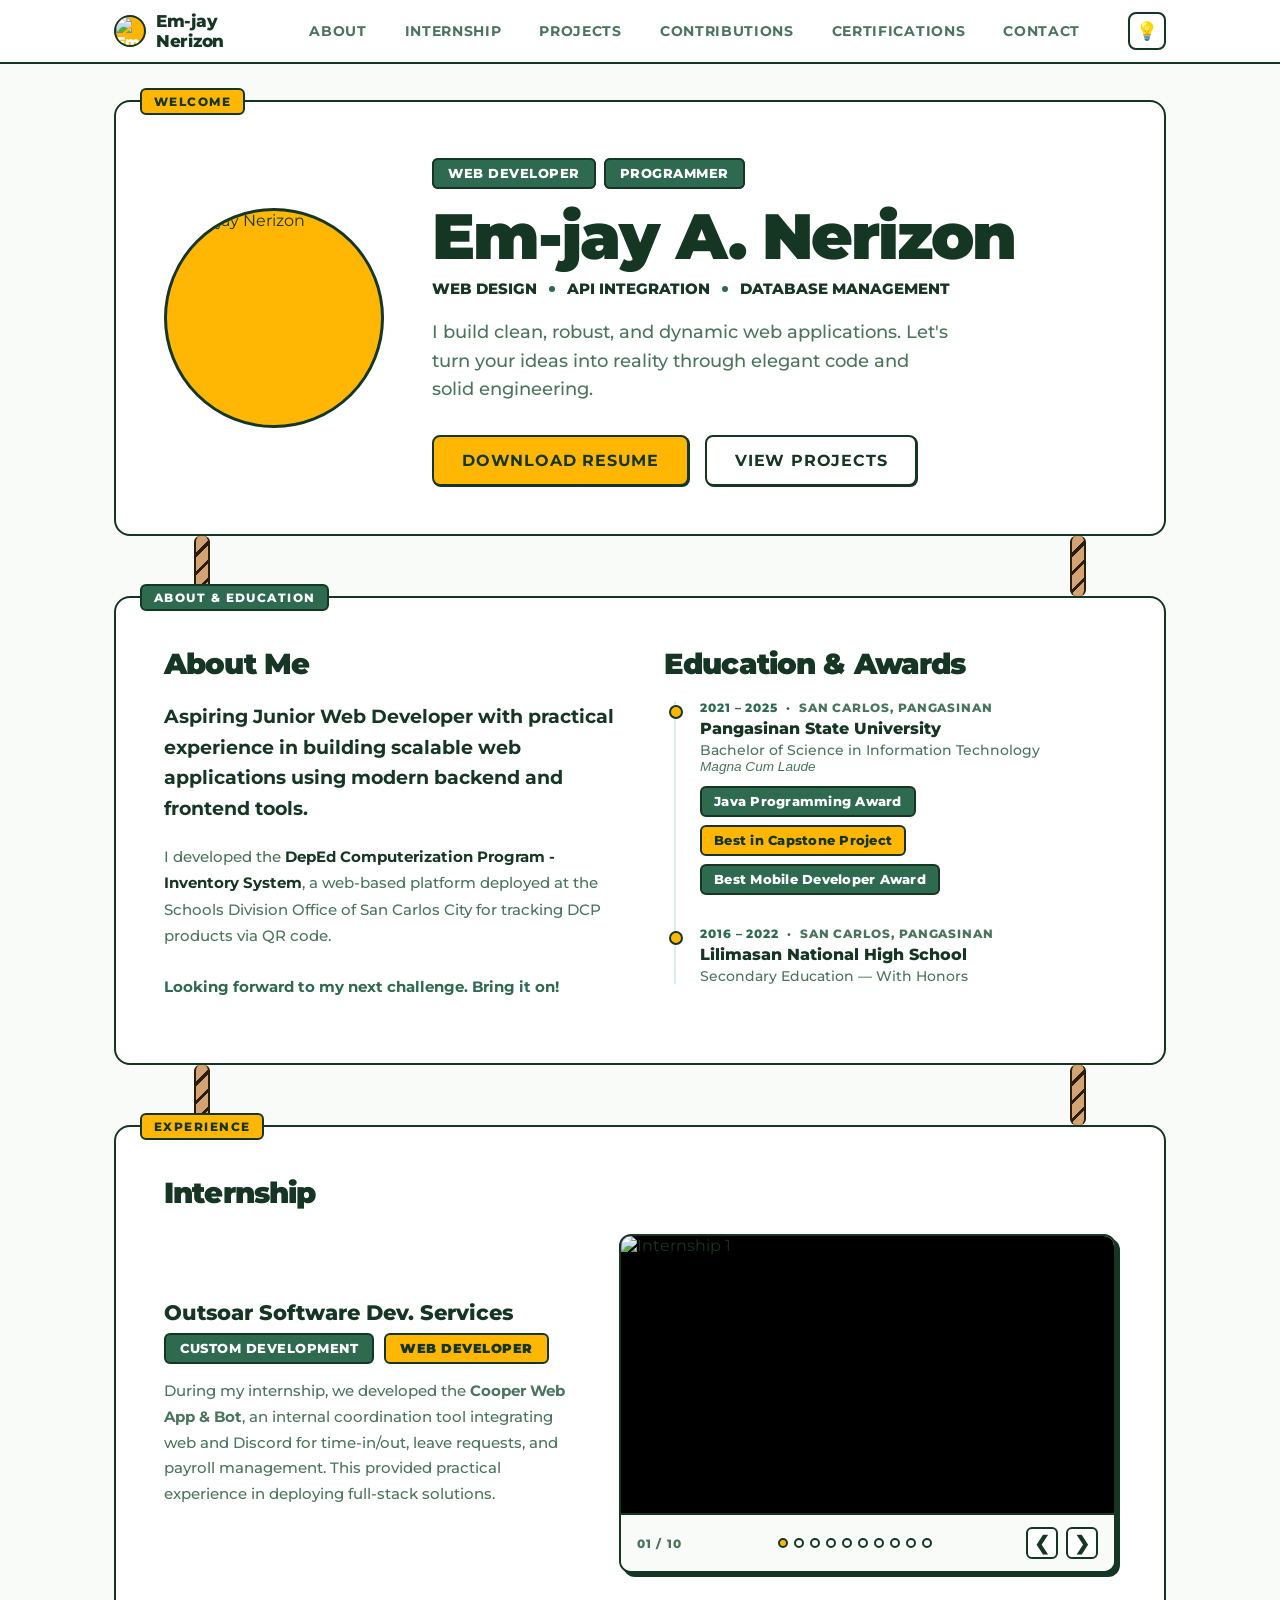
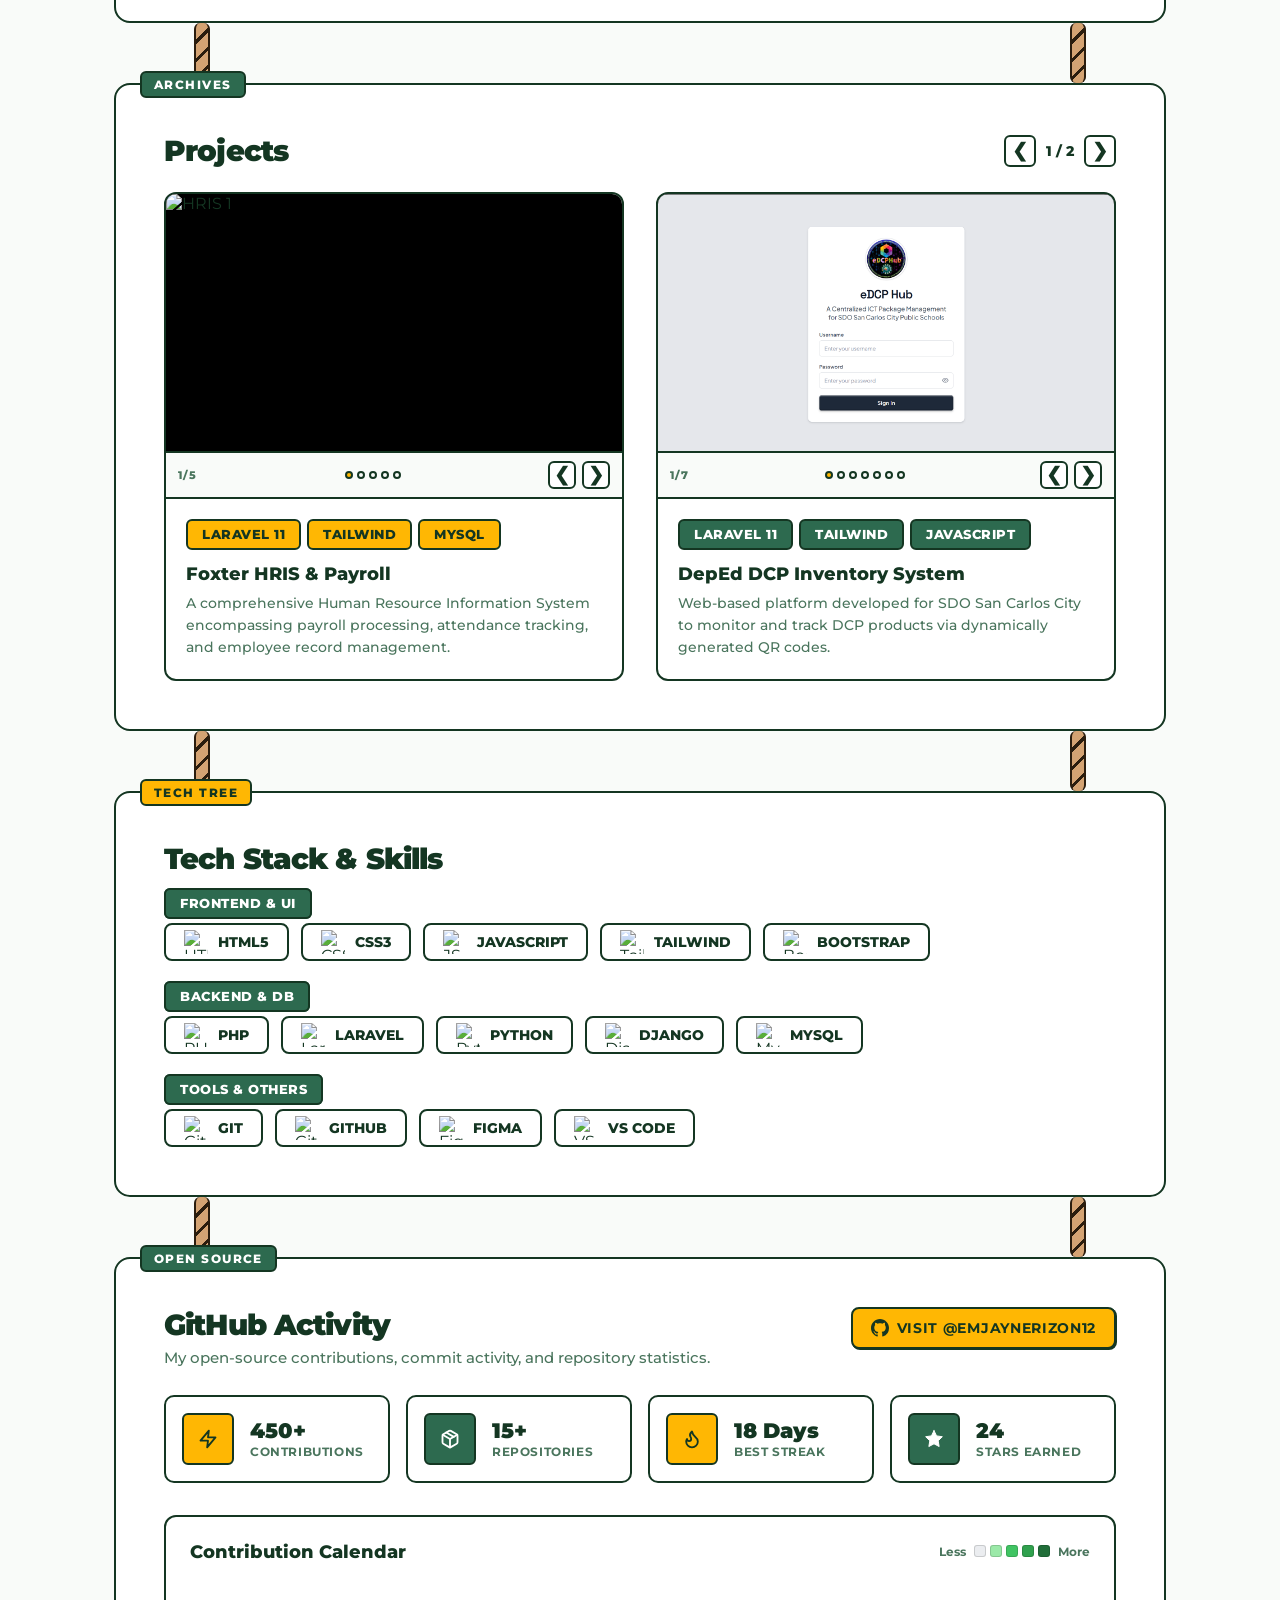
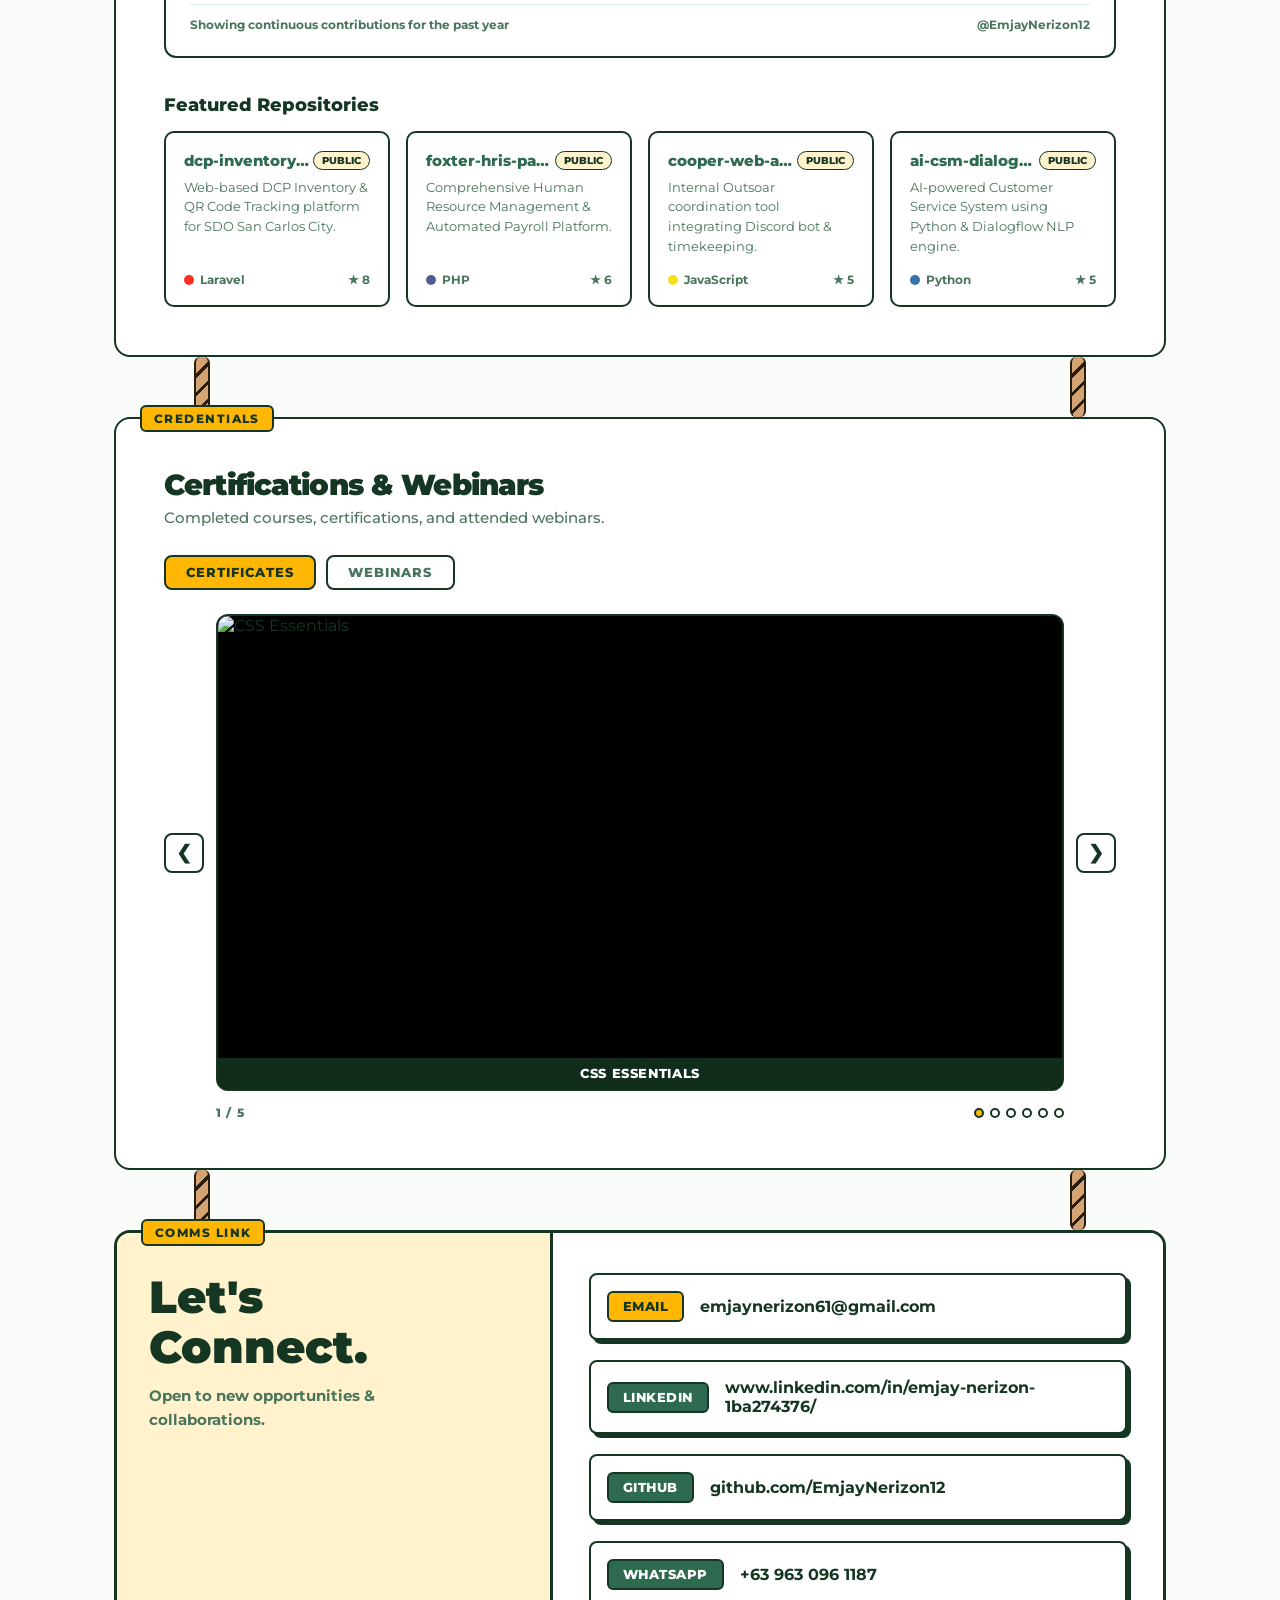
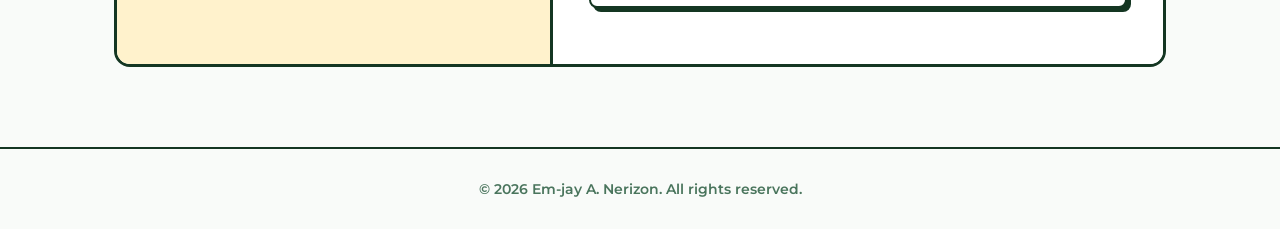
==== commit 058ee661: "added new certificate" ====
--- a/v3/index.html
+++ b/v3/index.html
@@ -719,6 +719,10 @@
                                 <img src="../images/certificate/javascript-essentials-2.jpg" alt="JavaScript Essentials 2">
                                 <span class="cert-caption">JavaScript Essentials 2</span>
                             </div>
+                             <div class="cert-slide">
+                                <img src="../images/certificate/GDG_Baguio.jpg" alt="GDG Baguio">
+                                <span class="cert-caption">GDG Baguio</span>
+                            </div>
                         </div>
                     </div>
                     <button class="cert-chevron" id="certNext">&#10095;</button>
